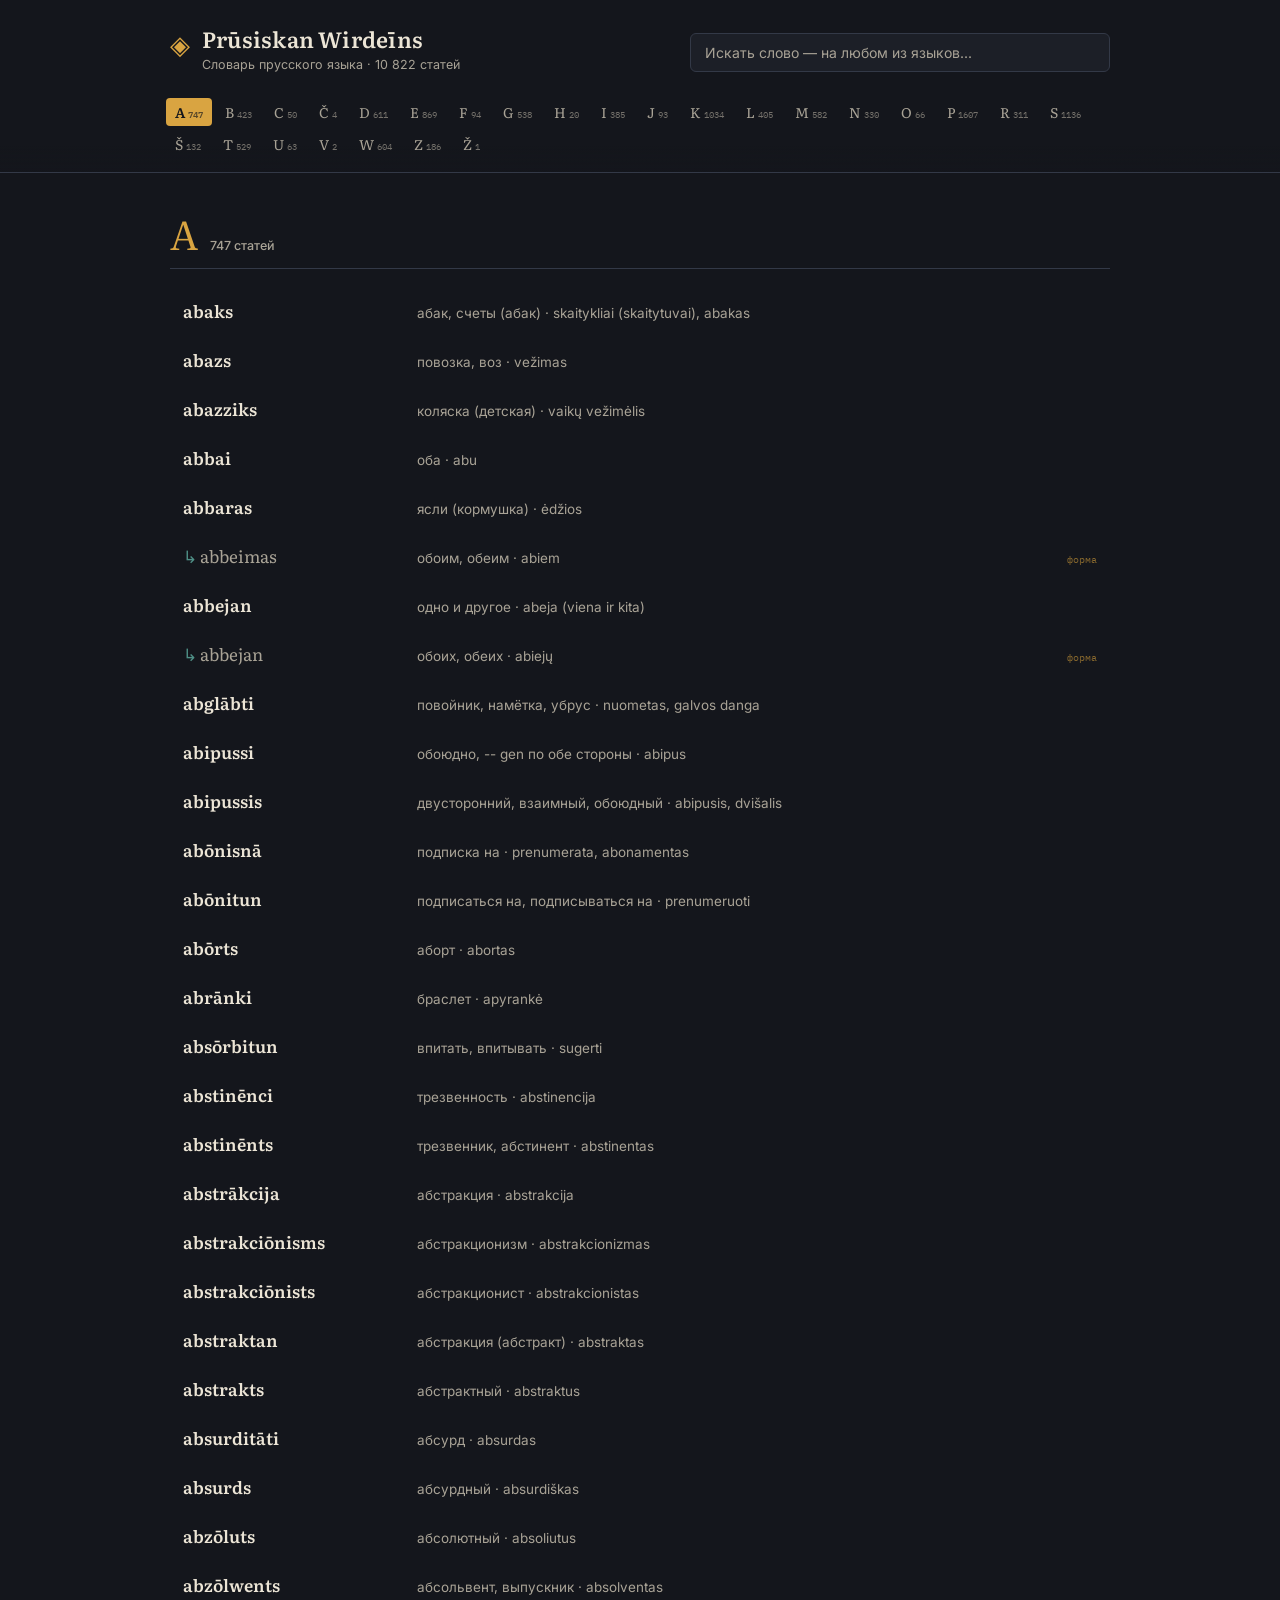
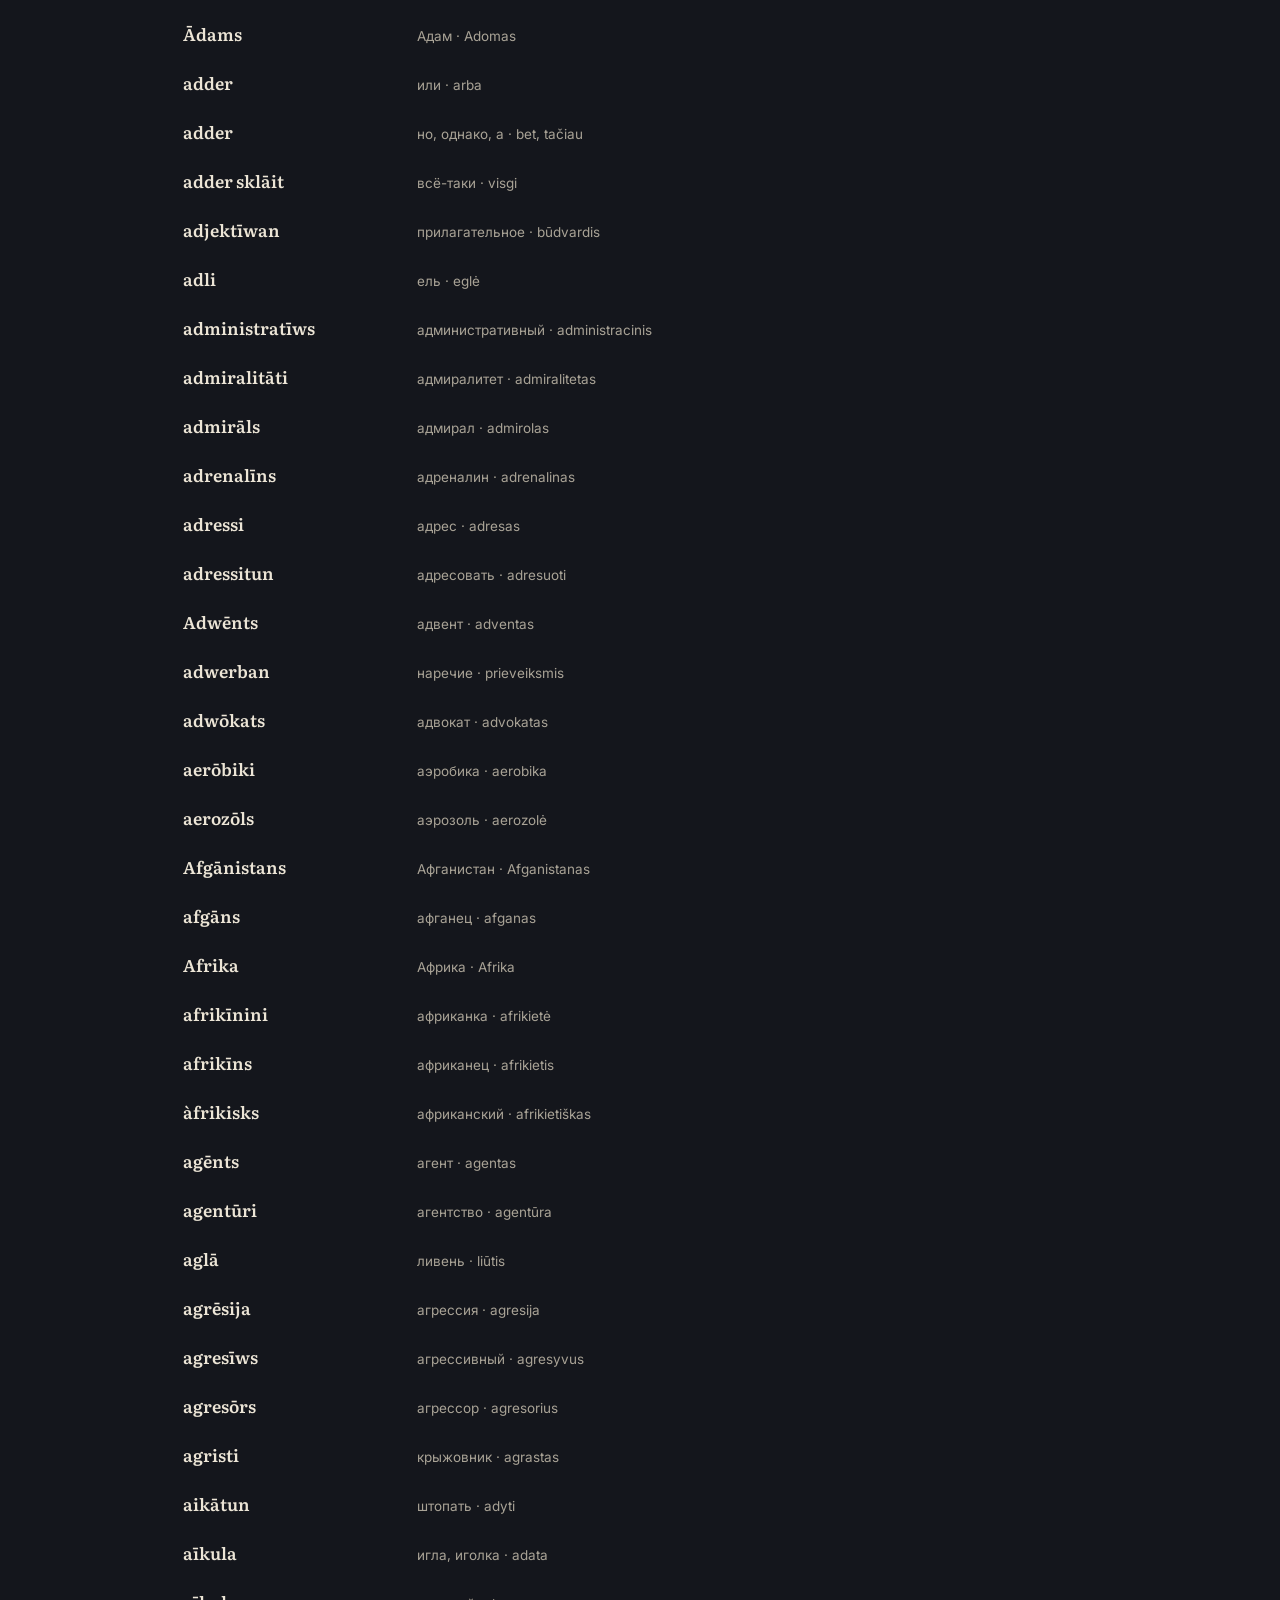
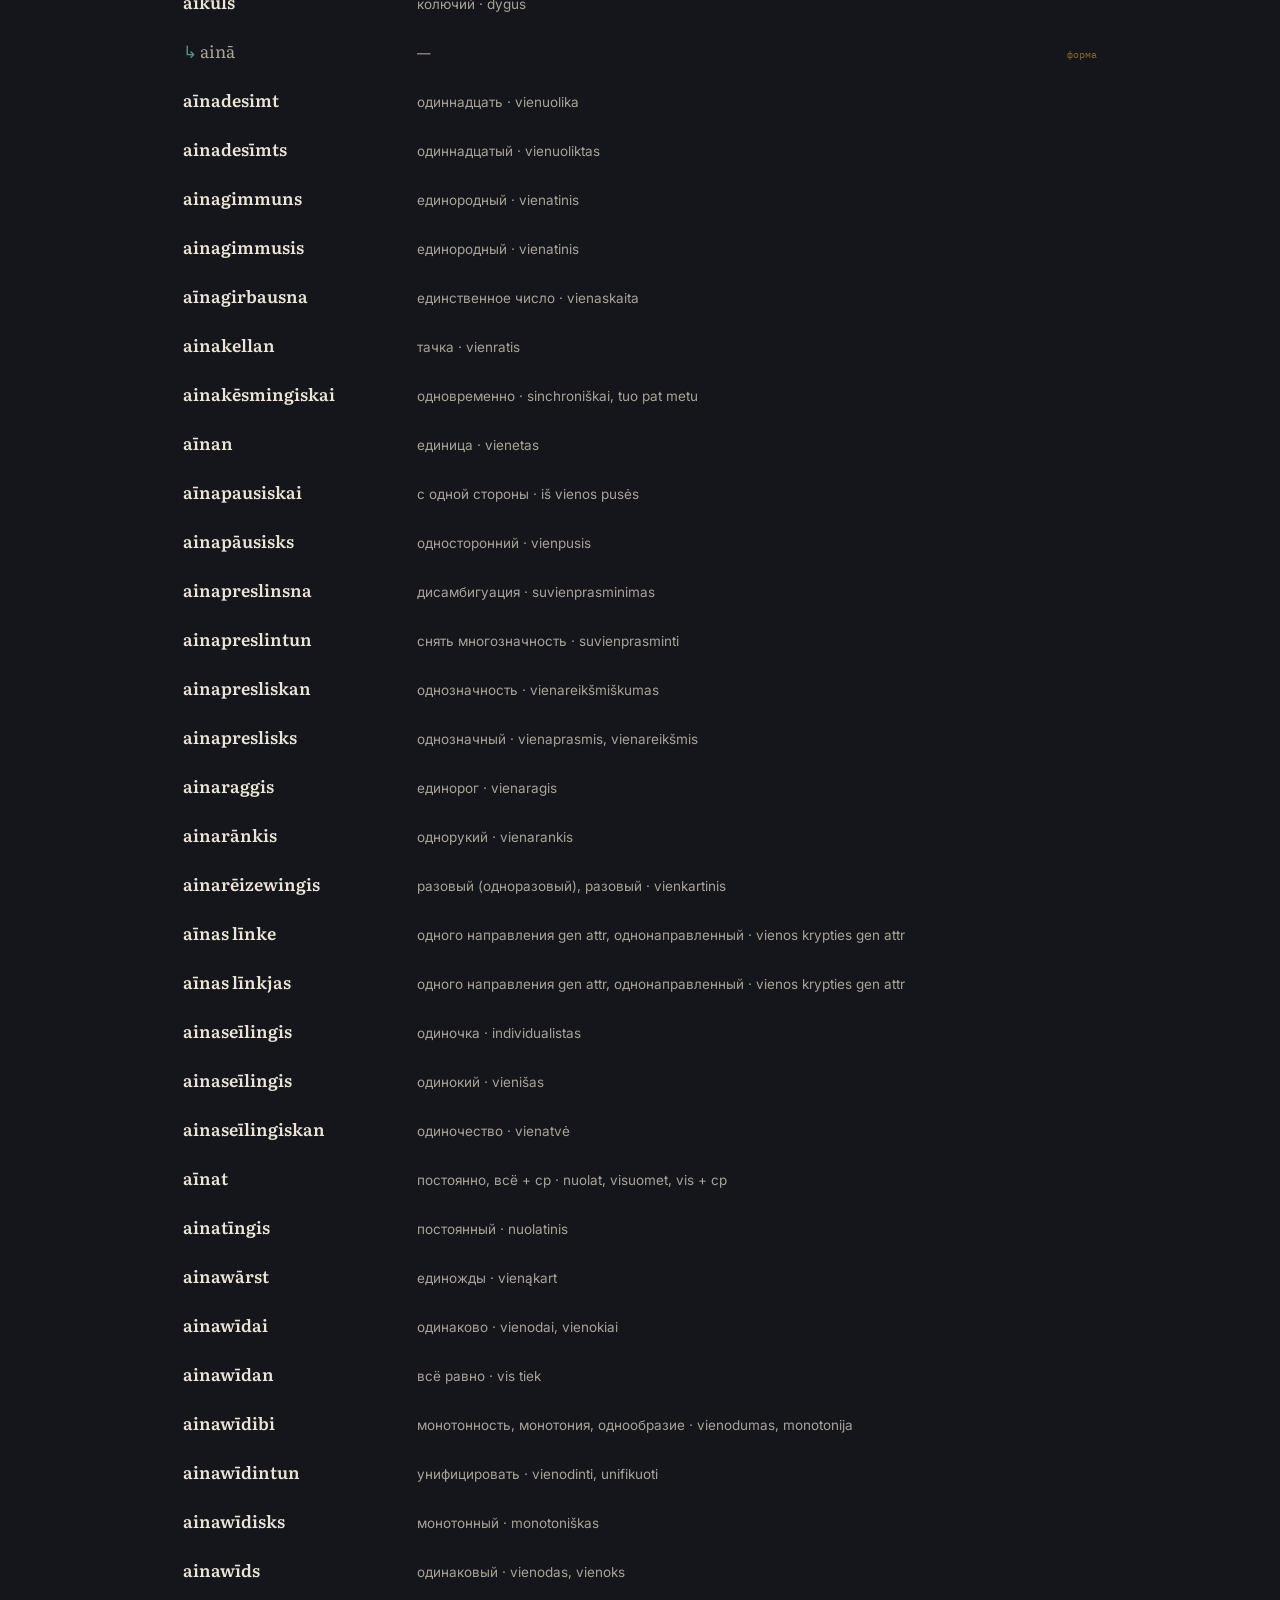
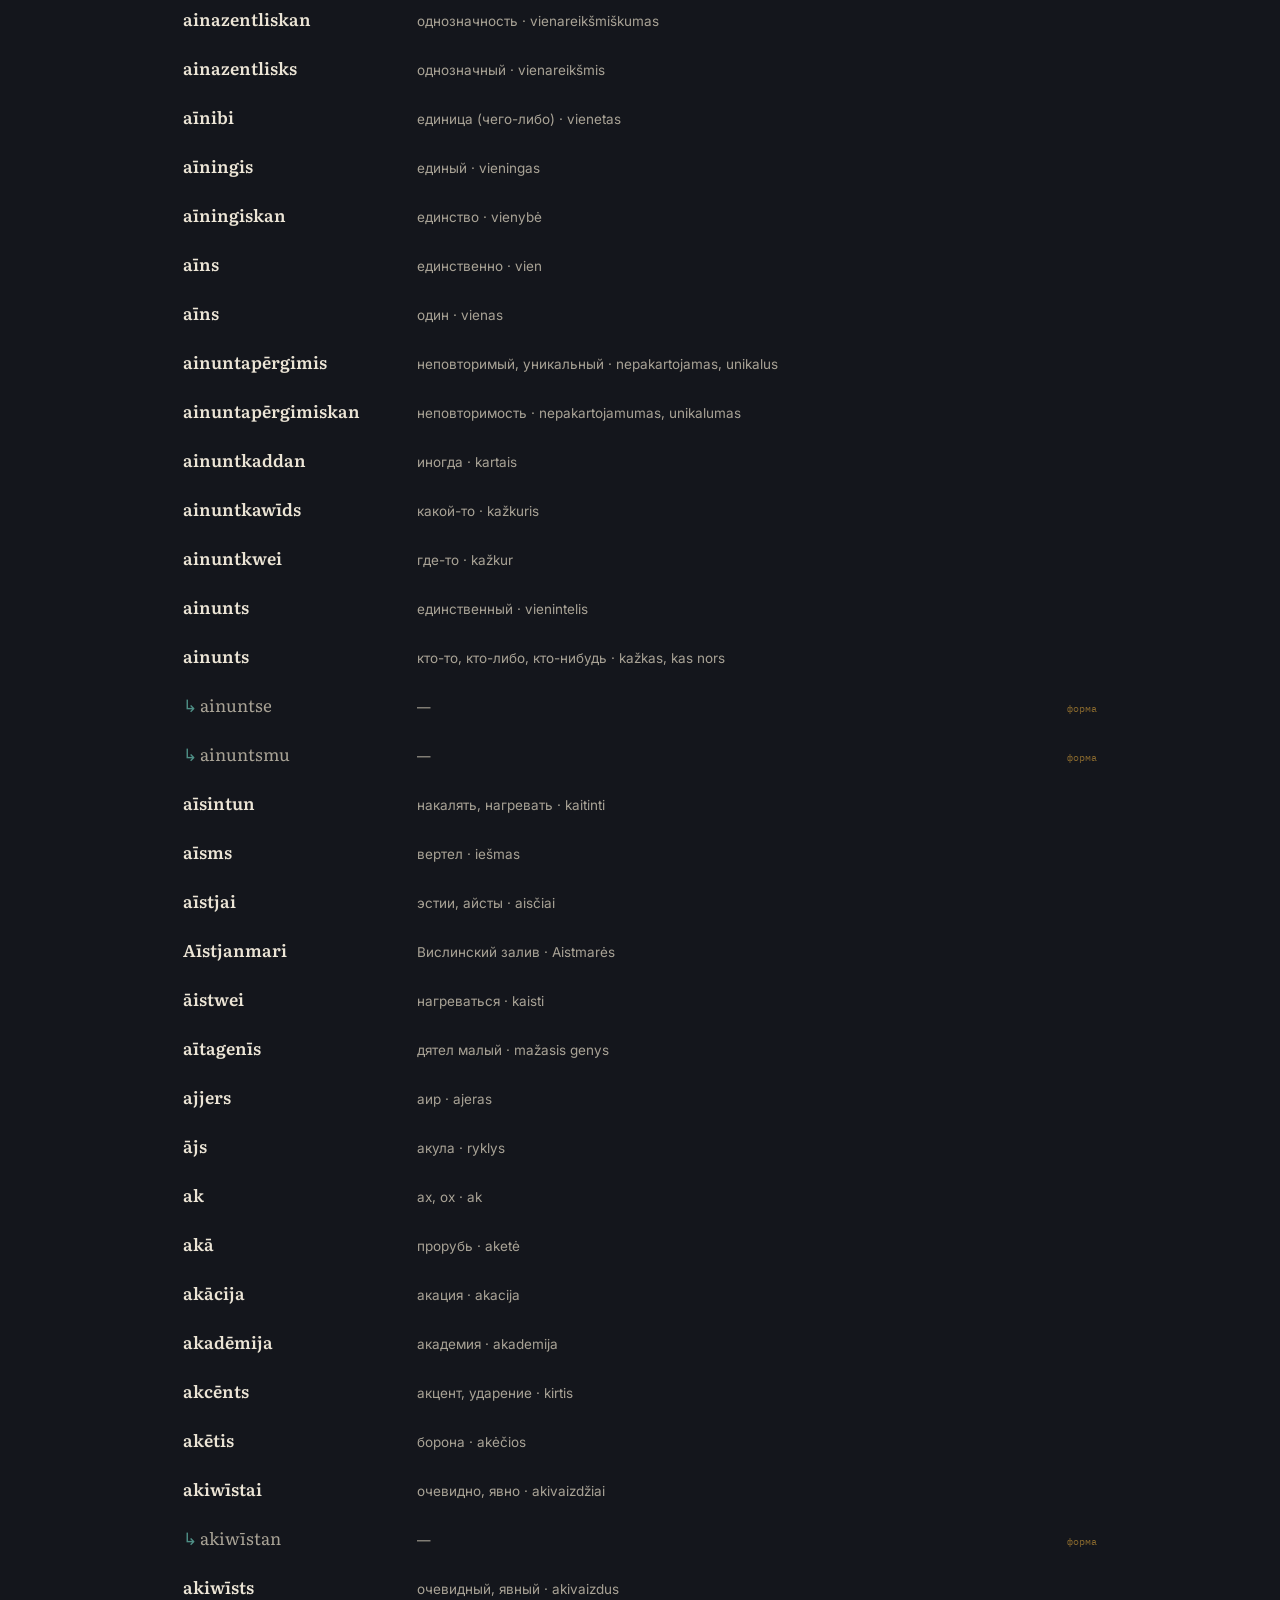
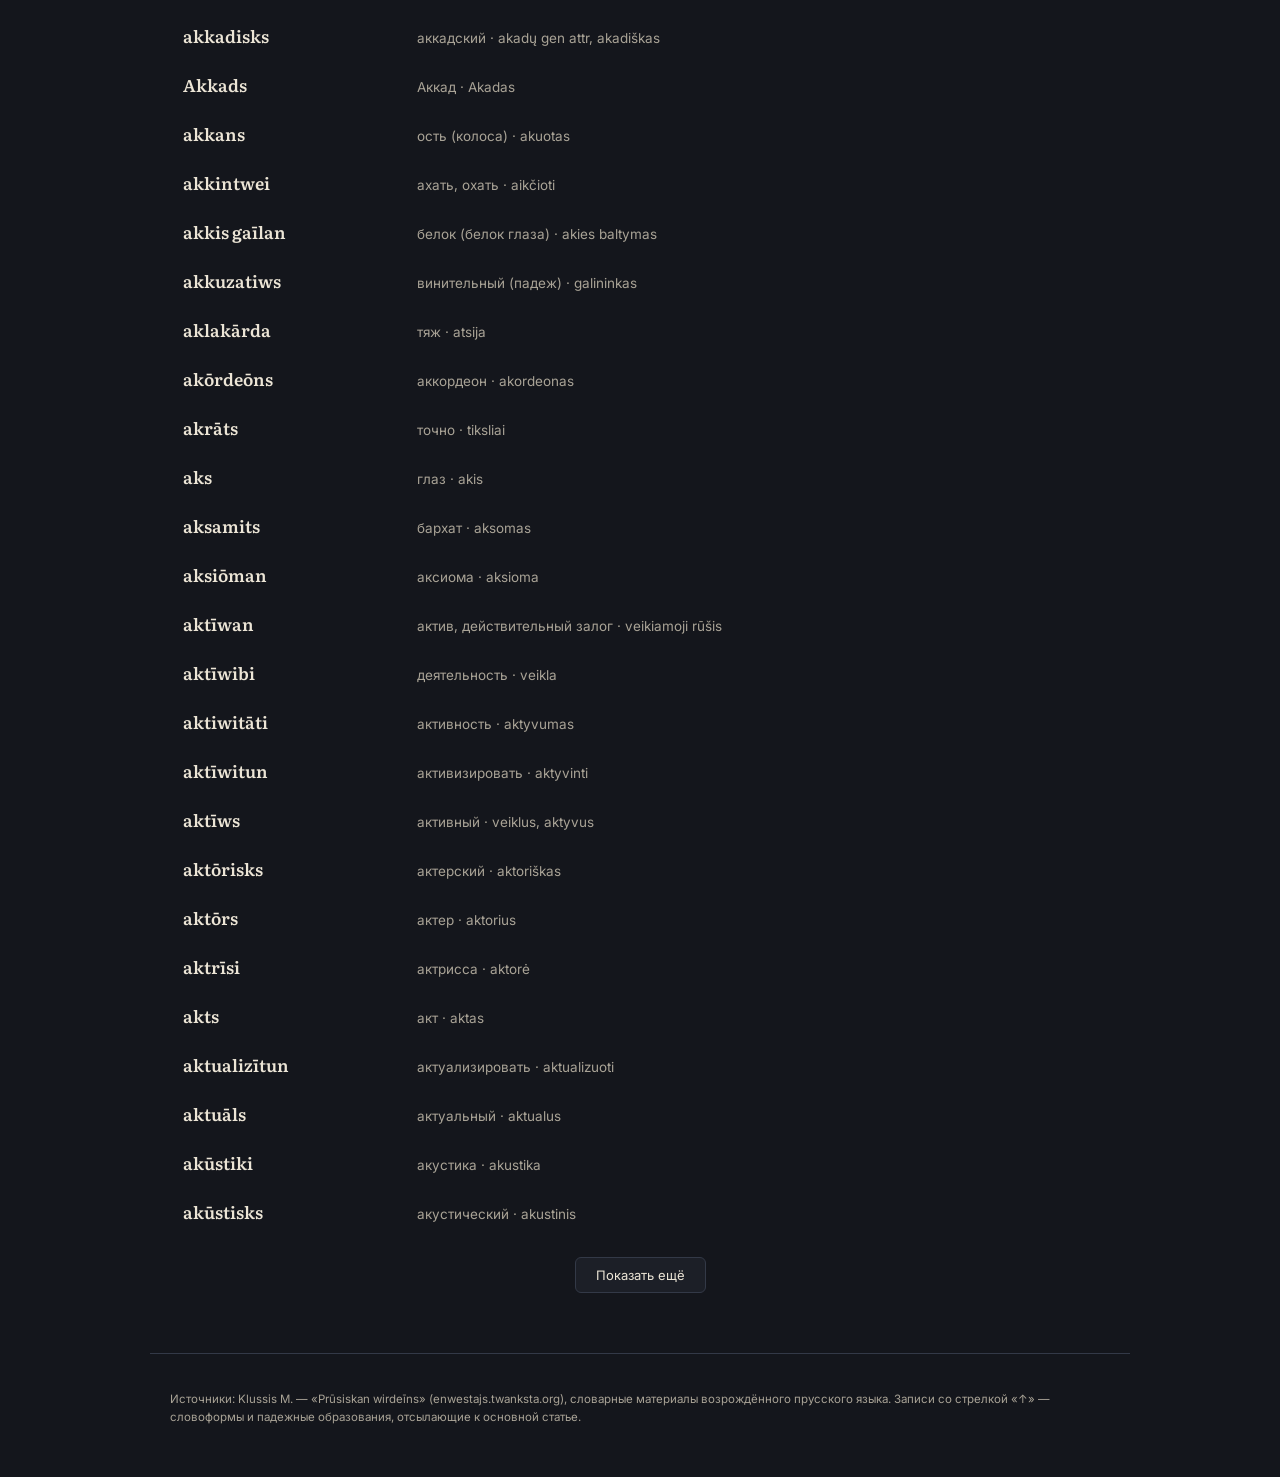
==== index.html @ 0cf44893 "Add files via upload" ====
<!DOCTYPE html>
<html lang="ru">
<head>
<meta charset="UTF-8">
<meta name="viewport" content="width=device-width, initial-scale=1.0">
<title>Prūsiskan Wirdeīns · Словарь прусского языка</title>
<meta name="description" content="Полный словарь прусского языка: 10 816 статей, словоформы и склонения, переводы на русский, литовский, латышский, немецкий, английский, польский.">
<link rel="preconnect" href="https://fonts.googleapis.com">
<link rel="preconnect" href="https://fonts.gstatic.com" crossorigin>
<link href="https://fonts.googleapis.com/css2?family=Literata:opsz,wght@7..72,400;7..72,500;7..72,600;7..72,700&family=IBM+Plex+Mono:wght@400;500&family=Inter:wght@400;500;600&display=swap" rel="stylesheet">
<link rel="stylesheet" href="style.css">
</head>
<body>

<header class="topbar">
  <div class="topbar-inner">
    <div class="brand">
      <span class="brand-mark" aria-hidden="true">◈</span>
      <div class="brand-text">
        <h1>Prūsiskan Wirdeīns</h1>
        <p>Словарь прусского языка · <span id="totalCount">10 816</span> статей</p>
      </div>
    </div>
    <div class="search-wrap">
      <input id="searchInput" type="search" placeholder="Искать слово — на любом из языков..." autocomplete="off">
      <div id="searchMeta" class="search-meta"></div>
    </div>
  </div>
  <nav id="letterNav" class="letter-nav" aria-label="Навигация по буквам"></nav>
</header>

<main class="content">
  <div id="letterHeading" class="letter-heading"></div>
  <div id="entryList" class="entry-list"></div>
  <div id="loadMoreWrap" class="load-more-wrap">
    <button id="loadMoreBtn" class="load-more-btn">Показать ещё</button>
  </div>
  <p id="emptyState" class="empty-state" hidden>Ничего не найдено. Попробуйте другое написание — можно без макронов и диакритики.</p>
</main>

<footer class="footer">
  <p>Источники: Klussis M. — «Prūsiskan wirdeīns» (enwestajs.twanksta.org), словарные материалы возрождённого прусского языка.
  Записи со стрелкой «↑» — словоформы и падежные образования, отсылающие к основной статье.</p>
</footer>

<div id="entryModal" class="modal" hidden>
  <div class="modal-backdrop" id="modalBackdrop"></div>
  <div class="modal-card" role="dialog" aria-modal="true">
    <button class="modal-close" id="modalClose" aria-label="Закрыть">×</button>
    <div id="modalBody"></div>
  </div>
</div>

<script src="app.js"></script>
</body>
</html>
---- style.css ----
:root{
  --ink: #14161c;
  --ink-panel: #1c1f27;
  --ink-panel-2: #232733;
  --ink-line: #333947;
  --parchment: #ece5d6;
  --parchment-dim: #a9a396;
  --amber: #d9a441;
  --amber-bright: #f0c46a;
  --amber-dim: #8a6a2e;
  --sea: #4f8f86;
  --sea-dim: #2e4d48;
  --danger: #c0654f;
  --radius: 6px;
  --serif: 'Literata', Georgia, 'Times New Roman', serif;
  --sans: 'Inter', -apple-system, BlinkMacSystemFont, 'Segoe UI', sans-serif;
  --mono: 'IBM Plex Mono', ui-monospace, monospace;
}

*{ box-sizing: border-box; }

html{ scroll-behavior: smooth; }

body{
  margin:0;
  background: var(--ink);
  color: var(--parchment);
  font-family: var(--sans);
  min-height: 100vh;
}

::selection{ background: var(--amber-dim); color: var(--parchment); }

/* ---------- Topbar ---------- */

.topbar{
  position: sticky;
  top: 0;
  z-index: 20;
  background: linear-gradient(180deg, var(--ink) 0%, var(--ink) 85%, transparent 100%);
  border-bottom: 1px solid var(--ink-line);
  padding-bottom: 4px;
}

.topbar-inner{
  max-width: 980px;
  margin: 0 auto;
  padding: 22px 20px 14px;
  display: flex;
  align-items: flex-end;
  justify-content: space-between;
  gap: 24px;
  flex-wrap: wrap;
}

.brand{ display:flex; align-items:center; gap:12px; }

.brand-mark{
  font-size: 26px;
  color: var(--amber);
  line-height: 1;
  transform: translateY(-2px);
}

.brand-text h1{
  font-family: var(--serif);
  font-weight: 600;
  font-size: 22px;
  margin: 0;
  color: var(--parchment);
  letter-spacing: 0.01em;
}

.brand-text p{
  margin: 2px 0 0;
  font-size: 12.5px;
  color: var(--parchment-dim);
}

.search-wrap{
  flex: 1 1 320px;
  max-width: 420px;
  position: relative;
}

#searchInput{
  width: 100%;
  background: var(--ink-panel);
  border: 1px solid var(--ink-line);
  color: var(--parchment);
  font-family: var(--sans);
  font-size: 14px;
  padding: 10px 14px;
  border-radius: var(--radius);
  outline: none;
  transition: border-color .15s ease;
}
#searchInput::placeholder{ color: var(--parchment-dim); }
#searchInput:focus{ border-color: var(--amber-dim); }
#searchInput:focus-visible{ outline: 2px solid var(--amber); outline-offset: 1px; }

.search-meta{
  position: absolute;
  right: 12px;
  top: 50%;
  transform: translateY(-50%);
  font-size: 11px;
  color: var(--parchment-dim);
  font-family: var(--mono);
  pointer-events: none;
}

.letter-nav{
  max-width: 980px;
  margin: 8px auto 0;
  padding: 4px 16px 10px;
  display: flex;
  flex-wrap: wrap;
  gap: 4px;
}

.letter-btn{
  font-family: var(--serif);
  font-size: 14px;
  color: var(--parchment-dim);
  background: transparent;
  border: 1px solid transparent;
  border-radius: 4px;
  padding: 3px 8px;
  cursor: pointer;
  transition: color .12s ease, border-color .12s ease;
}
.letter-btn:hover{ color: var(--parchment); border-color: var(--ink-line); }
.letter-btn.active{
  color: var(--ink);
  background: var(--amber);
  font-weight: 600;
}
.letter-btn .count{
  font-family: var(--mono);
  font-size: 9px;
  opacity: .65;
  margin-left: 3px;
}

/* ---------- Content ---------- */

.content{
  max-width: 980px;
  margin: 0 auto;
  padding: 20px 20px 60px;
  min-height: 50vh;
}

.letter-heading{
  font-family: var(--serif);
  font-size: 40px;
  color: var(--amber);
  border-bottom: 1px solid var(--ink-line);
  padding-bottom: 6px;
  margin: 10px 0 18px;
  display: flex;
  align-items: baseline;
  gap: 12px;
}
.letter-heading .sub{
  font-family: var(--sans);
  font-size: 12.5px;
  color: var(--parchment-dim);
  font-weight: 500;
}

.entry-list{
  display: flex;
  flex-direction: column;
  gap: 2px;
}

.entry{
  display: grid;
  grid-template-columns: minmax(140px, 220px) 1fr auto;
  gap: 14px;
  align-items: baseline;
  padding: 10px 12px;
  border-radius: var(--radius);
  cursor: pointer;
  border: 1px solid transparent;
  transition: background .1s ease, border-color .1s ease;
}
.entry:hover{
  background: var(--ink-panel);
  border-color: var(--ink-line);
}

.entry-word{
  font-family: var(--serif);
  font-size: 17px;
  font-weight: 600;
  color: var(--parchment);
  white-space: nowrap;
  overflow: hidden;
  text-overflow: ellipsis;
}
.entry.is-form .entry-word{
  font-weight: 400;
  color: var(--parchment-dim);
}
.entry.is-form .entry-word::before{
  content: "↳ ";
  color: var(--sea);
}

.entry-gloss{
  font-size: 13.5px;
  color: var(--parchment-dim);
  overflow: hidden;
  text-overflow: ellipsis;
  white-space: nowrap;
}
.entry-gloss b{ color: var(--parchment); font-weight: 500; }

.entry-tag{
  font-family: var(--mono);
  font-size: 10px;
  color: var(--amber-dim);
  white-space: nowrap;
  text-transform: lowercase;
}

.load-more-wrap{
  text-align: center;
  margin-top: 22px;
}
.load-more-btn{
  font-family: var(--sans);
  font-size: 13px;
  color: var(--parchment);
  background: var(--ink-panel);
  border: 1px solid var(--ink-line);
  border-radius: var(--radius);
  padding: 9px 20px;
  cursor: pointer;
}
.load-more-btn:hover{ border-color: var(--amber-dim); color: var(--amber-bright); }
.load-more-wrap[hidden]{ display:none; }

.empty-state{
  text-align: center;
  color: var(--parchment-dim);
  font-size: 14px;
  padding: 60px 20px;
}

.footer{
  max-width: 980px;
  margin: 0 auto;
  padding: 20px 20px 50px;
  border-top: 1px solid var(--ink-line);
}
.footer p{
  font-size: 11.5px;
  color: var(--parchment-dim);
  line-height: 1.6;
  margin: 16px 0 0;
}

/* ---------- Modal ---------- */

.modal{
  position: fixed;
  inset: 0;
  z-index: 50;
  display: flex;
  align-items: flex-start;
  justify-content: center;
  padding: 6vh 16px;
  overflow-y: auto;
}
.modal[hidden]{ display: none; }
.modal-backdrop{
  position: fixed;
  inset: 0;
  background: rgba(10,11,14,0.75);
  backdrop-filter: blur(2px);
}
.modal-card{
  position: relative;
  background: var(--ink-panel);
  border: 1px solid var(--ink-line);
  border-radius: 10px;
  max-width: 560px;
  width: 100%;
  padding: 30px 28px 26px;
  z-index: 1;
}
.modal-close{
  position: absolute;
  top: 12px; right: 14px;
  background: none;
  border: none;
  color: var(--parchment-dim);
  font-size: 22px;
  cursor: pointer;
  line-height: 1;
}
.modal-close:hover{ color: var(--parchment); }

.mw-head{
  font-family: var(--serif);
  font-size: 30px;
  font-weight: 600;
  color: var(--amber-bright);
  margin: 0 0 4px;
}
.mw-forms{
  font-family: var(--mono);
  font-size: 12.5px;
  color: var(--sea);
  margin: 0 0 14px;
}
.mw-source{
  font-family: var(--mono);
  font-size: 11px;
  color: var(--parchment-dim);
  margin: 0 0 18px;
  padding-bottom: 14px;
  border-bottom: 1px dashed var(--ink-line);
}
.mw-xref{
  font-size: 13.5px;
  color: var(--parchment-dim);
  margin: 0 0 18px;
}
.mw-xref a{ color: var(--sea); text-decoration: none; border-bottom: 1px dotted var(--sea); cursor:pointer; }

.mw-table{ display: grid; grid-template-columns: 90px 1fr; row-gap: 8px; column-gap: 12px; }
.mw-lang{
  font-family: var(--mono);
  font-size: 11px;
  text-transform: uppercase;
  color: var(--amber-dim);
  padding-top: 1px;
}
.mw-val{ font-size: 14.5px; color: var(--parchment); }
.mw-val.empty{ color: var(--parchment-dim); font-style: italic; }

.mw-paradigm{
  margin-top: 20px;
  padding-top: 16px;
  border-top: 1px dashed var(--ink-line);
}
.mw-paradigm h3{
  font-family: var(--sans);
  font-size: 12px;
  text-transform: uppercase;
  letter-spacing: .04em;
  color: var(--sea);
  margin: 0 0 12px;
  font-weight: 600;
}
.mw-paradigm-grid{
  display: grid;
  grid-template-columns: repeat(auto-fit, minmax(140px, 1fr));
  gap: 14px;
}
.mw-para-block{
  background: var(--ink-panel-2);
  border: 1px solid var(--ink-line);
  border-radius: var(--radius);
  padding: 10px 12px;
}
.mw-para-title{
  font-family: var(--sans);
  font-size: 11px;
  color: var(--parchment-dim);
  margin-bottom: 6px;
}
.mw-para-table{ width: 100%; border-collapse: collapse; }
.mw-para-table td{ padding: 2px 0; font-size: 13.5px; }
.mw-para-case{
  font-family: var(--mono);
  font-size: 10.5px;
  color: var(--amber-dim);
  width: 40px;
}
.mw-para-form{ font-family: var(--serif); color: var(--parchment); }

.mw-degree-title{
  font-family: var(--sans);
  font-size: 11.5px;
  text-transform: uppercase;
  letter-spacing: .03em;
  color: var(--amber);
  margin: 18px 0 10px;
}
.mw-degree-title:first-of-type{ margin-top: 0; }

/* ---------- Responsive ---------- */

@media (max-width: 640px){
  .entry{ grid-template-columns: 1fr; gap: 3px; }
  .entry-tag{ display:none; }
  .letter-heading{ font-size: 30px; }
  .search-wrap{ max-width: none; width: 100%; }
}

@media (prefers-reduced-motion: reduce){
  html{ scroll-behavior: auto; }
  *{ transition: none !important; }
}
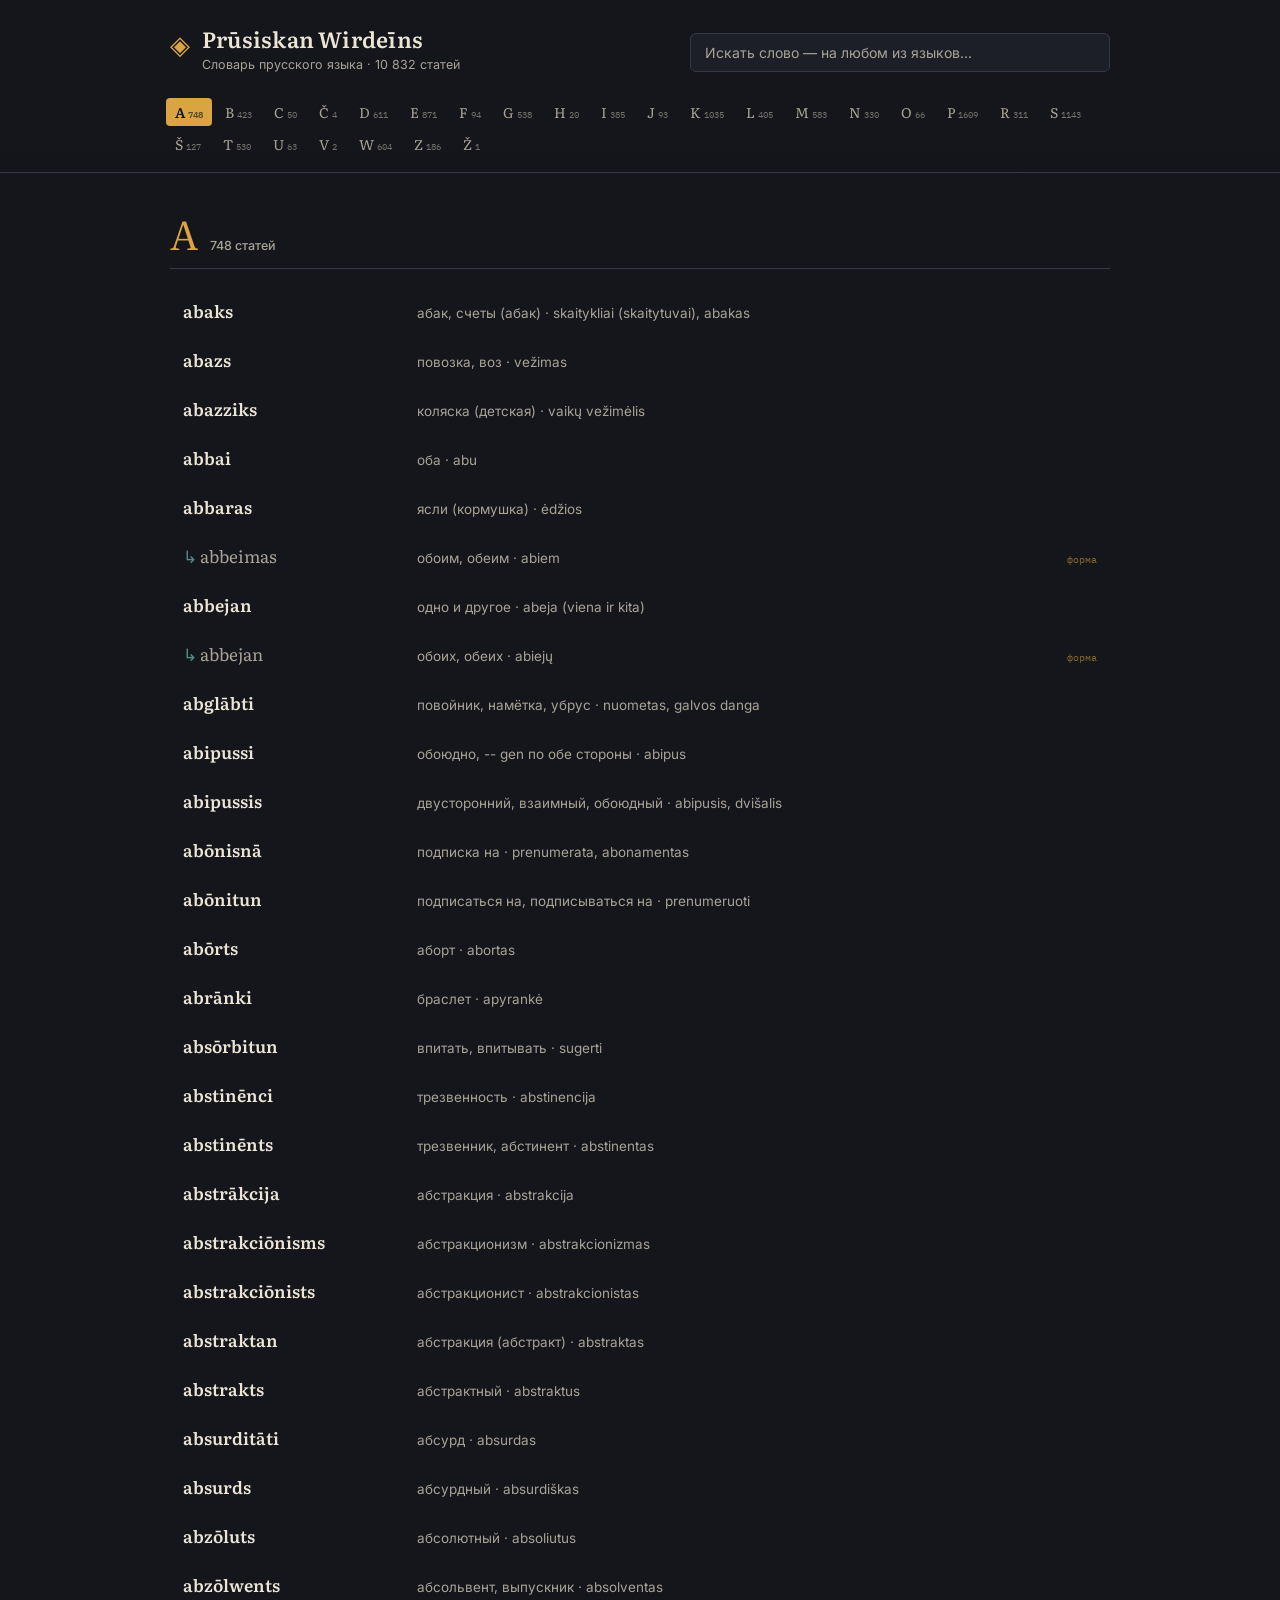
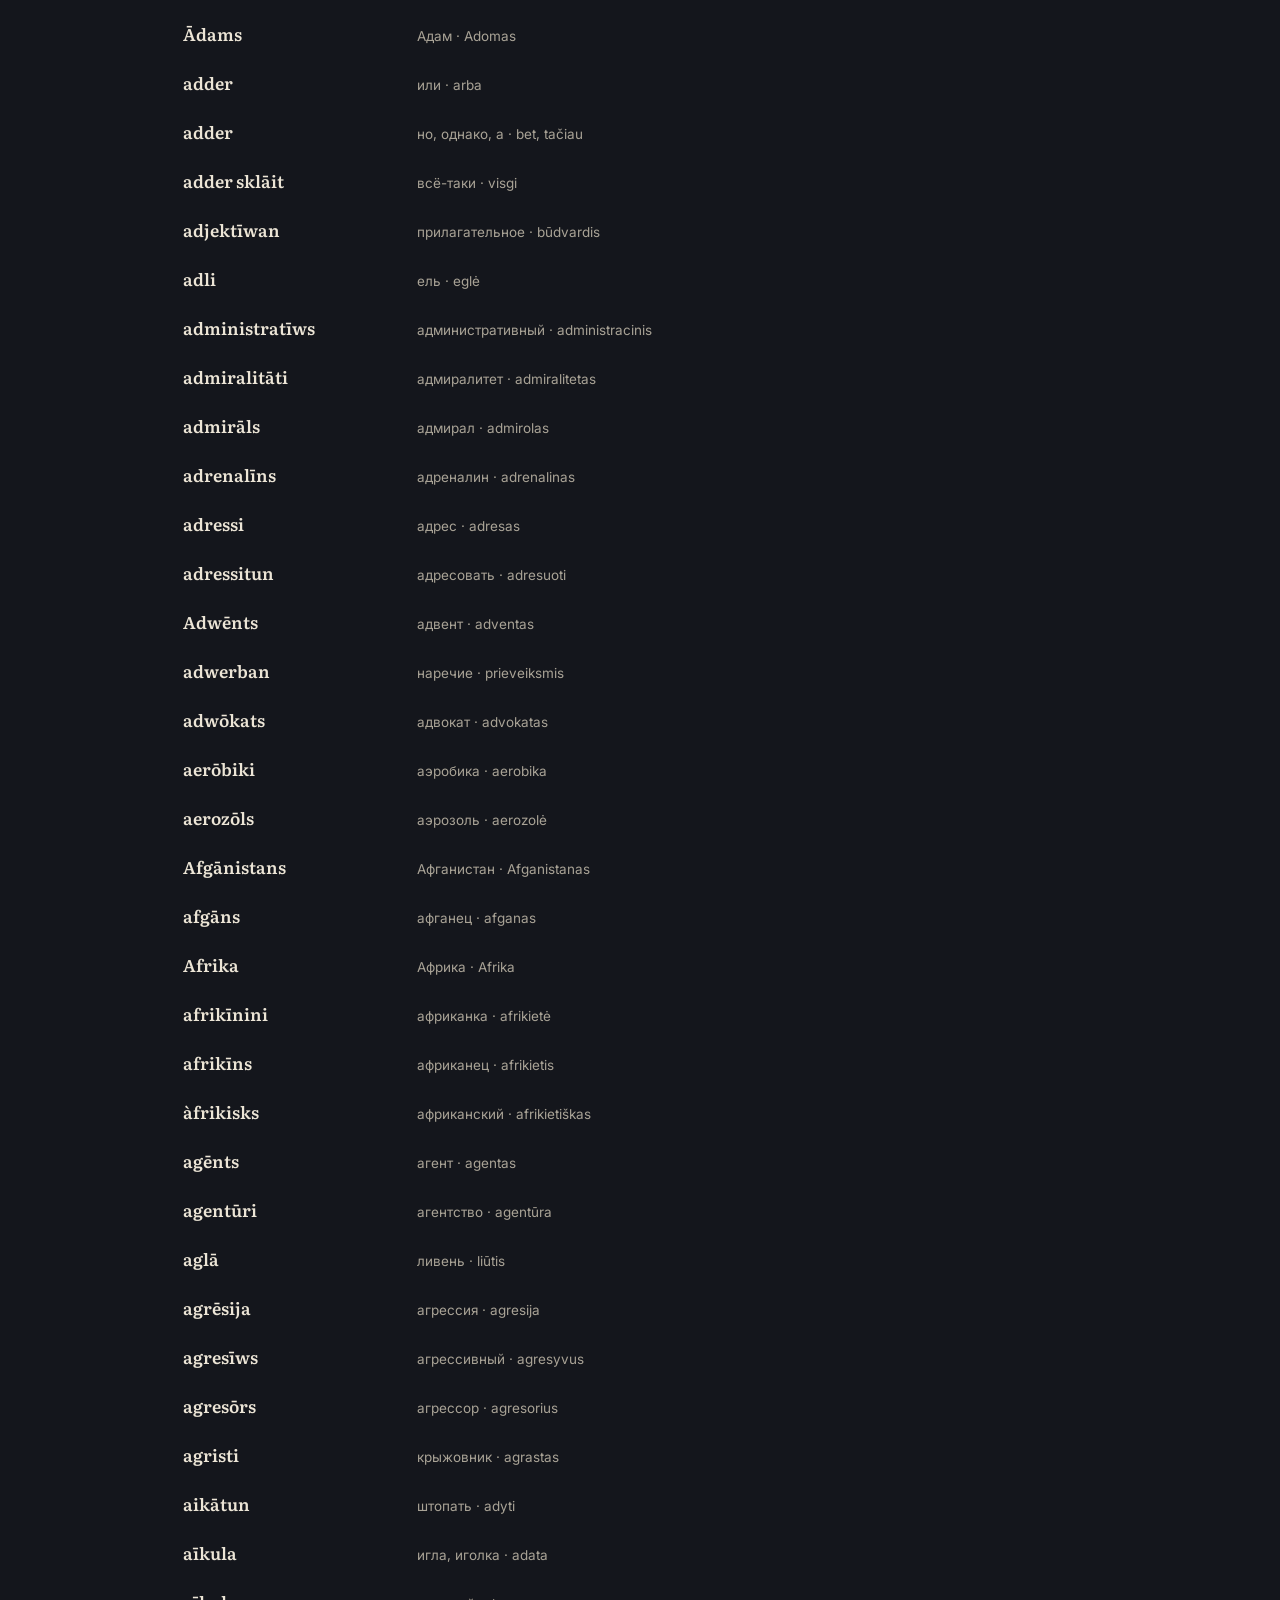
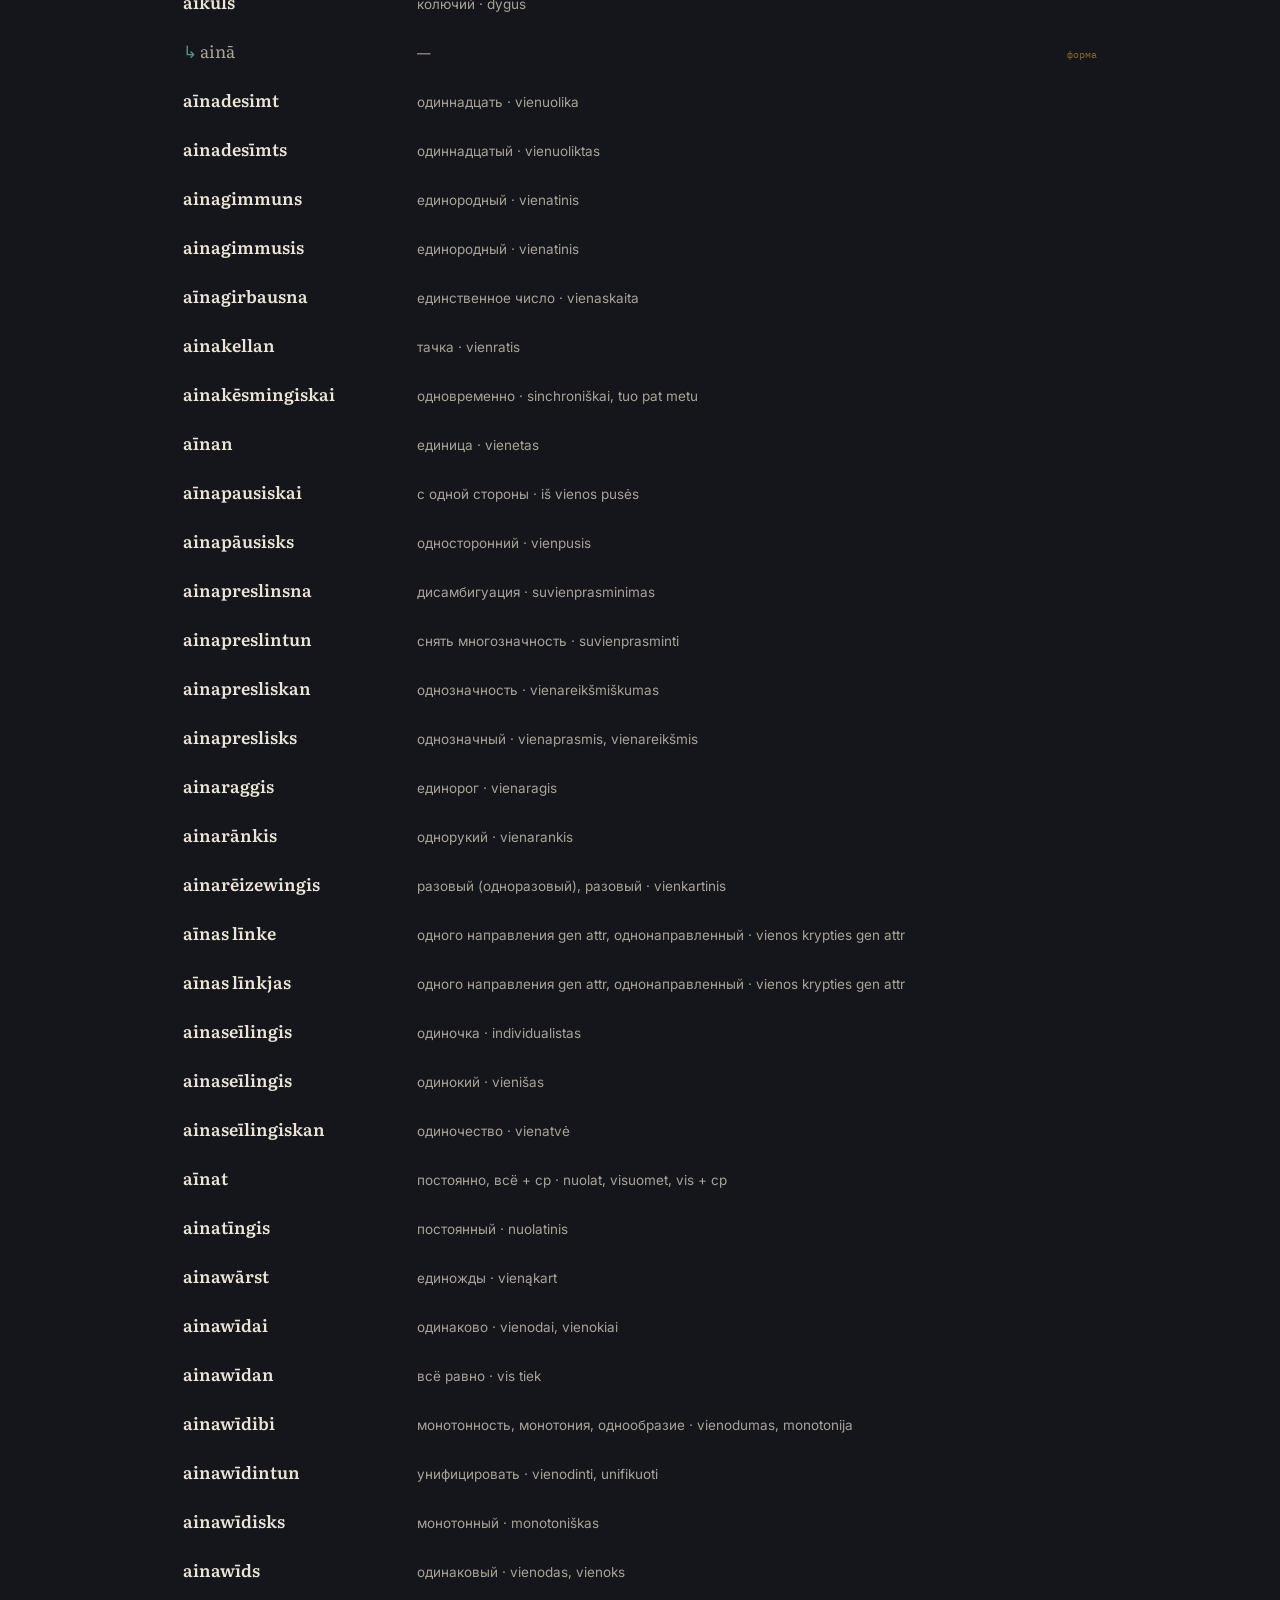
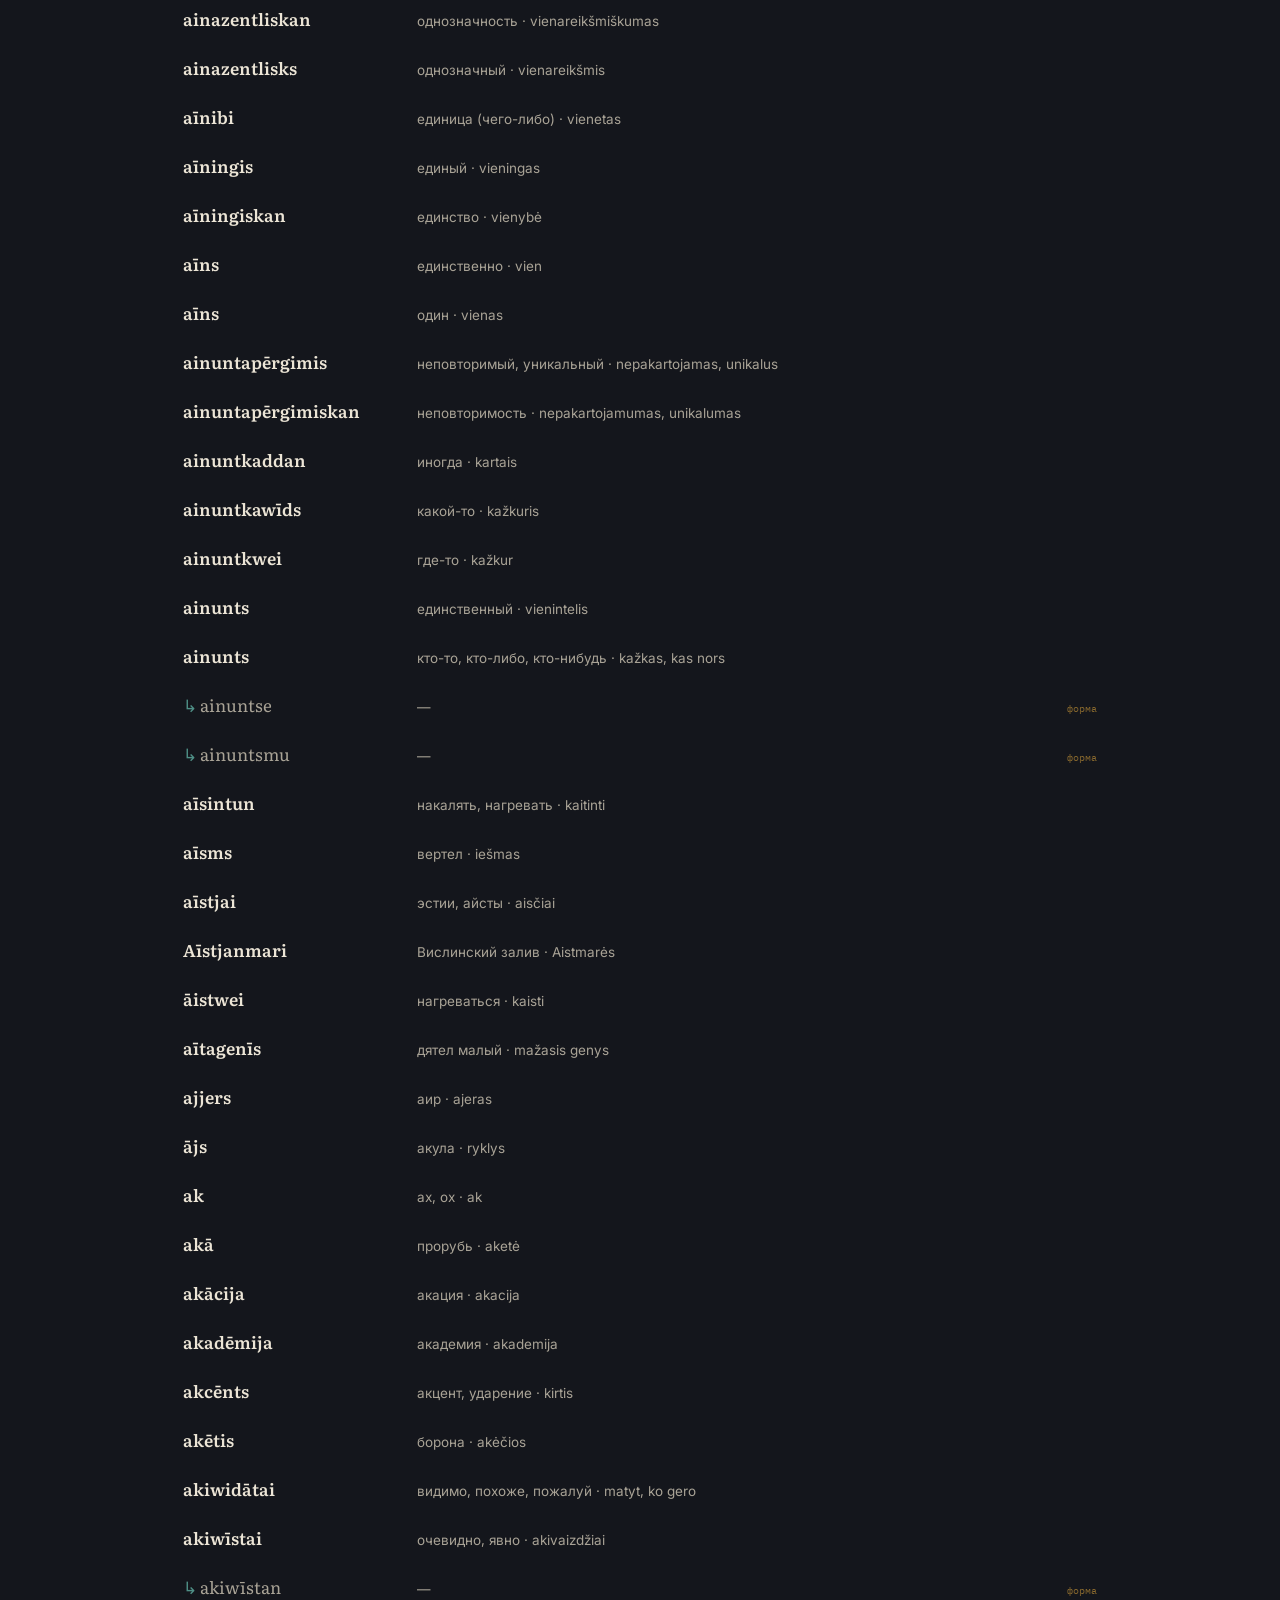
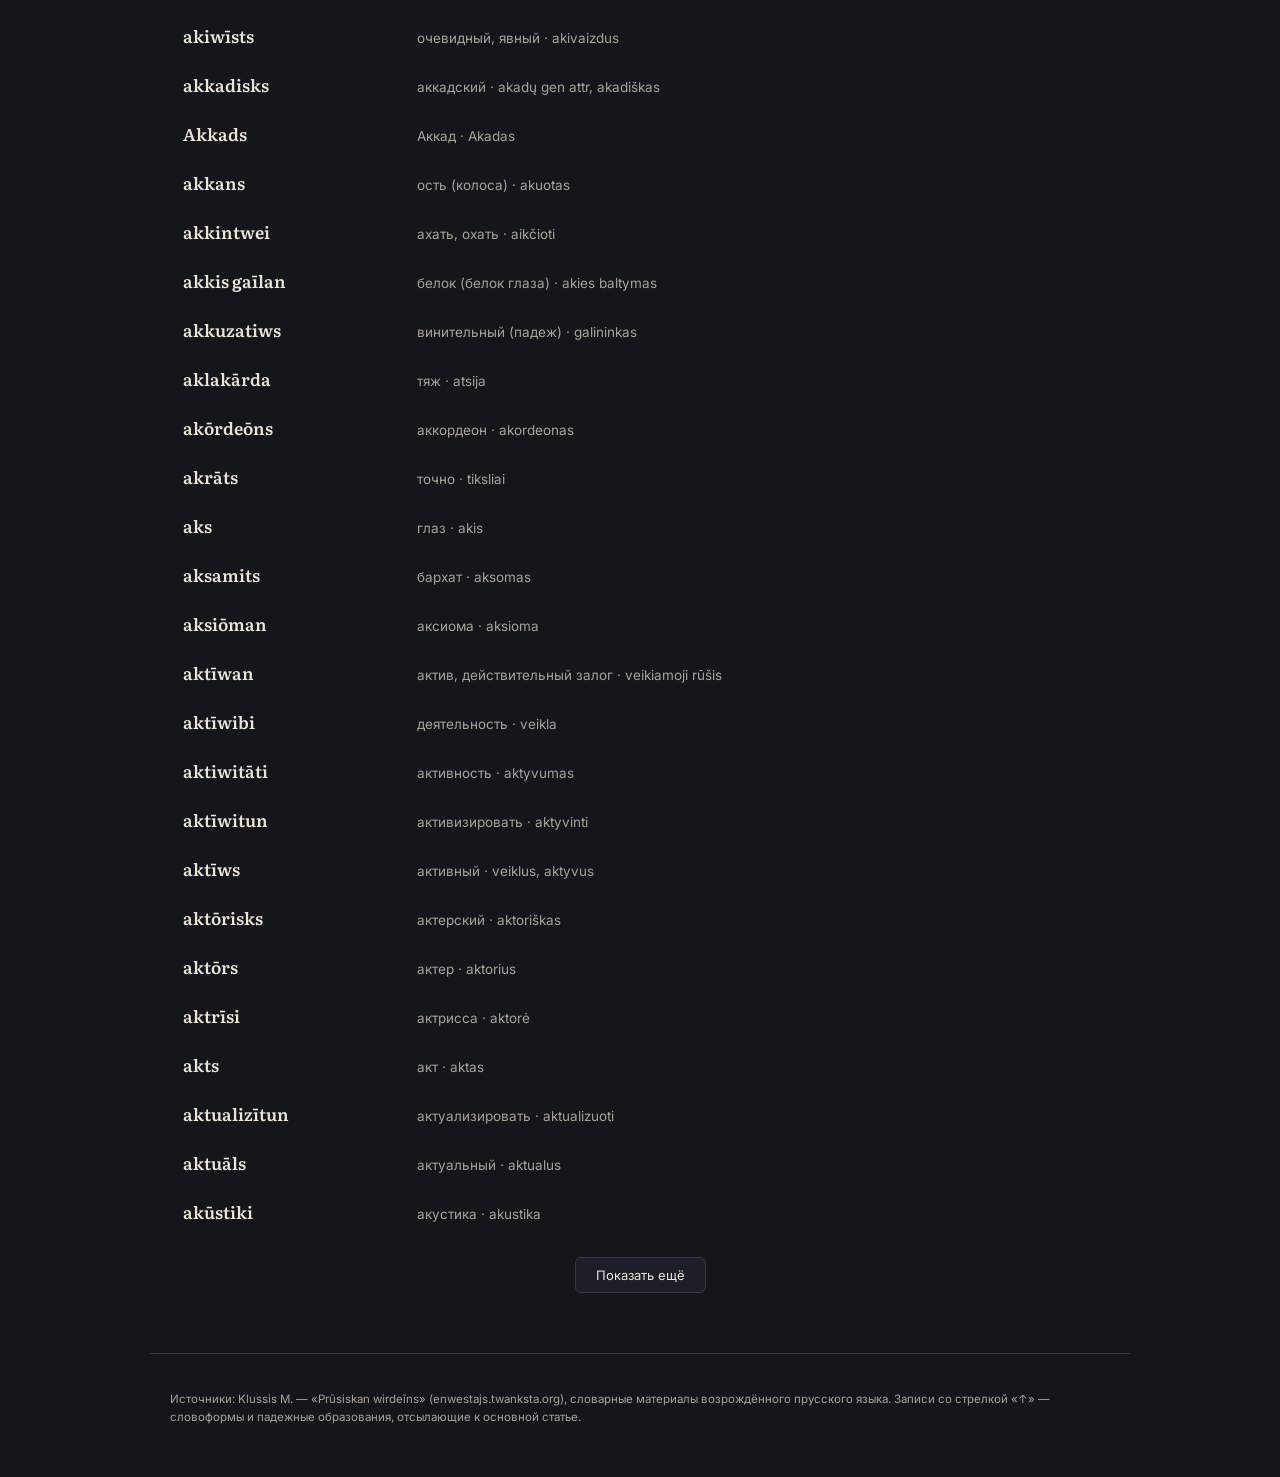
==== commit dcc5dd91: "Add files via upload" ====
--- a/index.html
+++ b/index.html
@@ -4,7 +4,7 @@
 <meta charset="UTF-8">
 <meta name="viewport" content="width=device-width, initial-scale=1.0">
 <title>Prūsiskan Wirdeīns · Словарь прусского языка</title>
-<meta name="description" content="Полный словарь прусского языка: 10 816 статей, словоформы и склонения, переводы на русский, литовский, латышский, немецкий, английский, польский.">
+<meta name="description" content="Полный словарь прусского языка: 10 832 статьи, словоформы и склонения, переводы на русский, литовский, латышский, немецкий, английский, польский.">
 <link rel="preconnect" href="https://fonts.googleapis.com">
 <link rel="preconnect" href="https://fonts.gstatic.com" crossorigin>
 <link href="https://fonts.googleapis.com/css2?family=Literata:opsz,wght@7..72,400;7..72,500;7..72,600;7..72,700&family=IBM+Plex+Mono:wght@400;500&family=Inter:wght@400;500;600&display=swap" rel="stylesheet">
@@ -18,7 +18,7 @@
       <span class="brand-mark" aria-hidden="true">◈</span>
       <div class="brand-text">
         <h1>Prūsiskan Wirdeīns</h1>
-        <p>Словарь прусского языка · <span id="totalCount">10 816</span> статей</p>
+        <p>Словарь прусского языка · <span id="totalCount">10 832</span> статей</p>
       </div>
     </div>
     <div class="search-wrap">
--- a/style.css
+++ b/style.css
@@ -218,6 +218,10 @@
   white-space: nowrap;
 }
 .entry-gloss b{ color: var(--parchment); font-weight: 500; }
+.entry-formhint{
+  color: var(--amber-dim);
+  font-style: italic;
+}
 
 .entry-tag{
   font-family: var(--mono);
@@ -375,15 +379,31 @@
   color: var(--parchment-dim);
   margin-bottom: 6px;
 }
-.mw-para-table{ width: 100%; border-collapse: collapse; }
-.mw-para-table td{ padding: 2px 0; font-size: 13.5px; }
+.mw-para-table{ width: 100%; border-collapse: collapse; table-layout: fixed; }
+.mw-para-table td{ padding-top: 2px; padding-bottom: 2px; font-size: 13.5px; }
 .mw-para-case{
   font-family: var(--mono);
   font-size: 10.5px;
   color: var(--amber-dim);
-  width: 40px;
-}
-.mw-para-form{ font-family: var(--serif); color: var(--parchment); }
+  width: 38px;
+  padding-right: 8px;
+  vertical-align: top;
+}
+.mw-para-form{
+  font-family: var(--serif);
+  color: var(--parchment);
+  overflow-wrap: anywhere;
+  word-break: break-word;
+}
+
+.mw-adv-list{ display: flex; flex-direction: column; gap: 10px; }
+.mw-adv-row{ }
+.mw-adv-label{
+  font-family: var(--sans);
+  font-size: 11px;
+  color: var(--amber-dim);
+  margin-bottom: 2px;
+}
 
 .mw-degree-title{
   font-family: var(--sans);
@@ -395,6 +415,31 @@
 }
 .mw-degree-title:first-of-type{ margin-top: 0; }
 
+.mw-conj-subblock{ margin-bottom: 12px; }
+.mw-conj-subblock:last-child{ margin-bottom: 0; }
+.mw-conj-subtitle{
+  font-family: var(--sans);
+  font-size: 11px;
+  color: var(--parchment-dim);
+  margin-bottom: 4px;
+}
+.mw-conj-table{ width: 100%; border-collapse: collapse; }
+.mw-conj-table td{ padding-top: 2px; padding-bottom: 2px; font-size: 13.5px; }
+.mw-conj-pron{
+  font-family: var(--mono);
+  font-size: 11px;
+  color: var(--amber-dim);
+  width: 130px;
+  vertical-align: top;
+  padding-right: 8px;
+}
+.mw-conj-form{
+  font-family: var(--serif);
+  color: var(--parchment);
+  overflow-wrap: anywhere;
+  word-break: break-word;
+}
+
 /* ---------- Responsive ---------- */
 
 @media (max-width: 640px){
@@ -402,6 +447,9 @@
   .entry-tag{ display:none; }
   .letter-heading{ font-size: 30px; }
   .search-wrap{ max-width: none; width: 100%; }
+  .mw-paradigm-grid{ grid-template-columns: repeat(auto-fit, minmax(120px, 1fr)); gap: 10px; }
+  .mw-para-case{ width: 32px; font-size: 10px; padding-right: 6px; }
+  .mw-adv-label{ font-size: 10.5px; }
 }
 
 @media (prefers-reduced-motion: reduce){
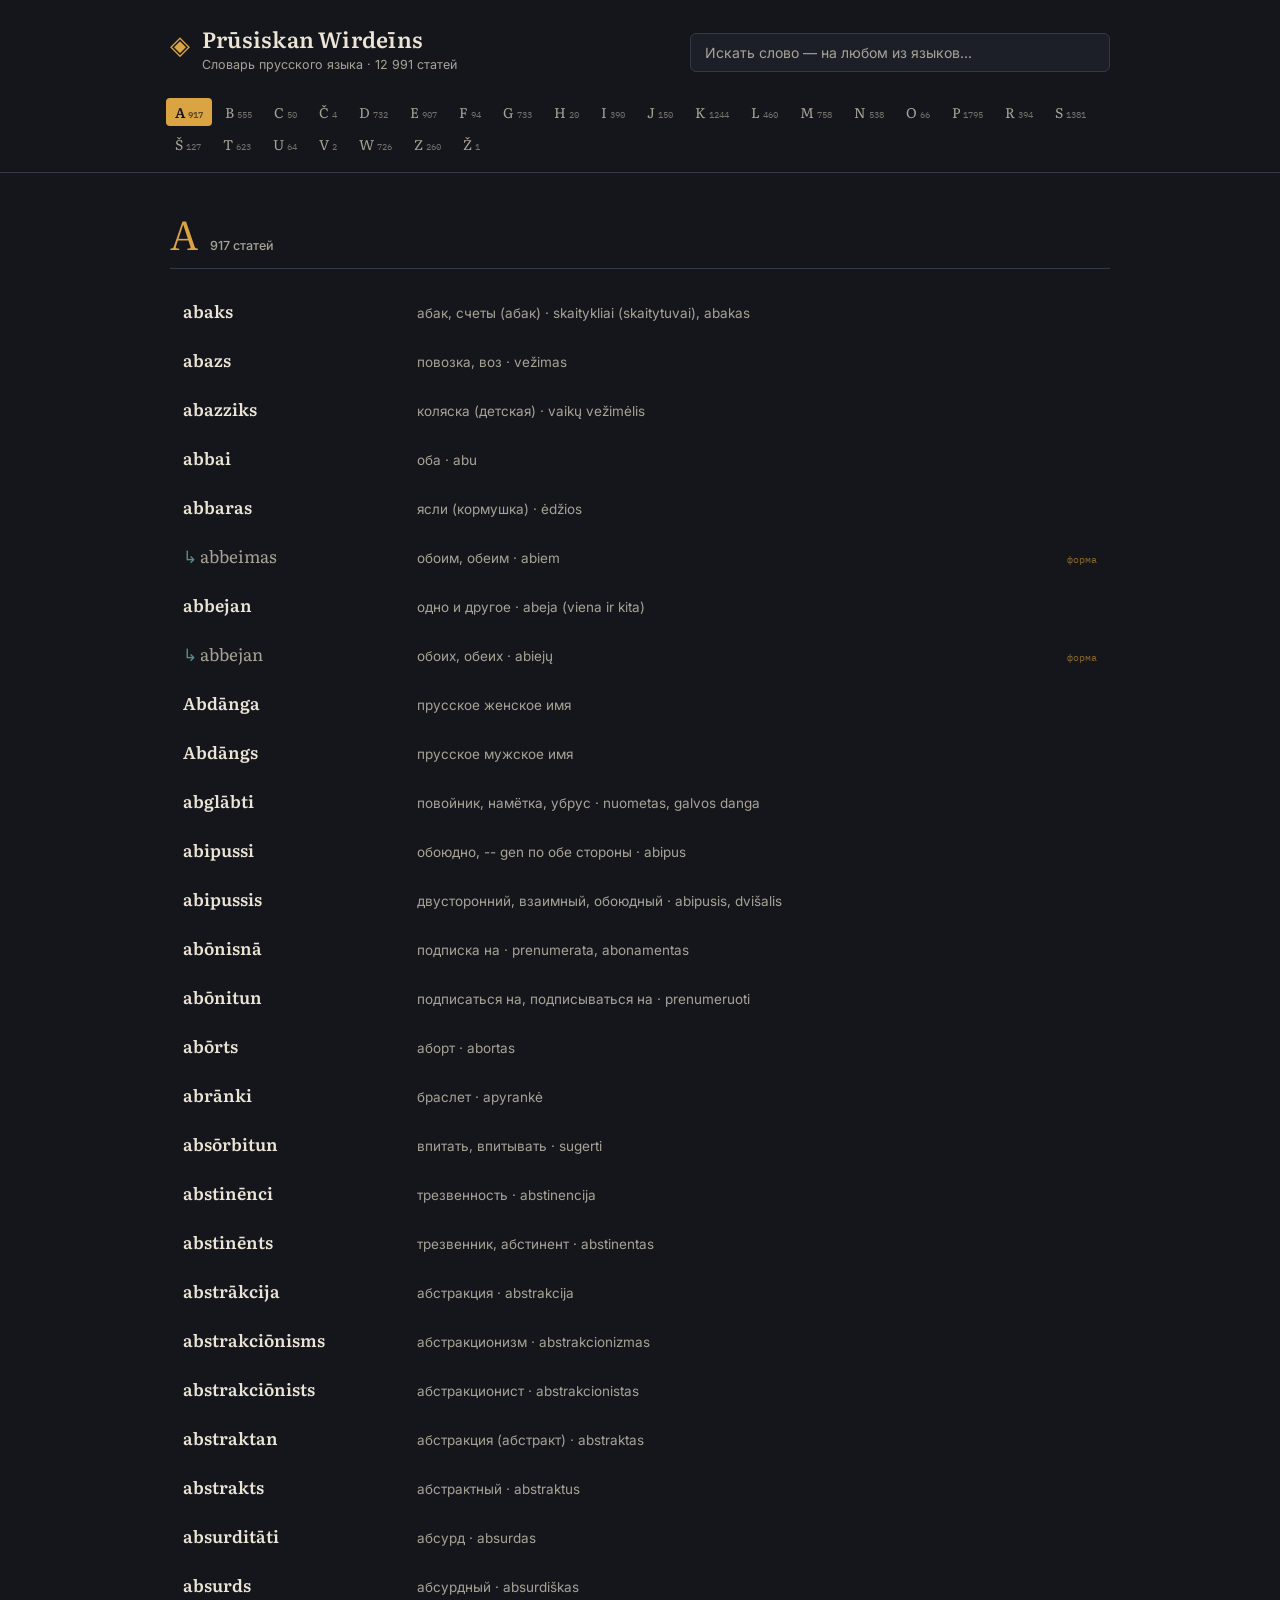
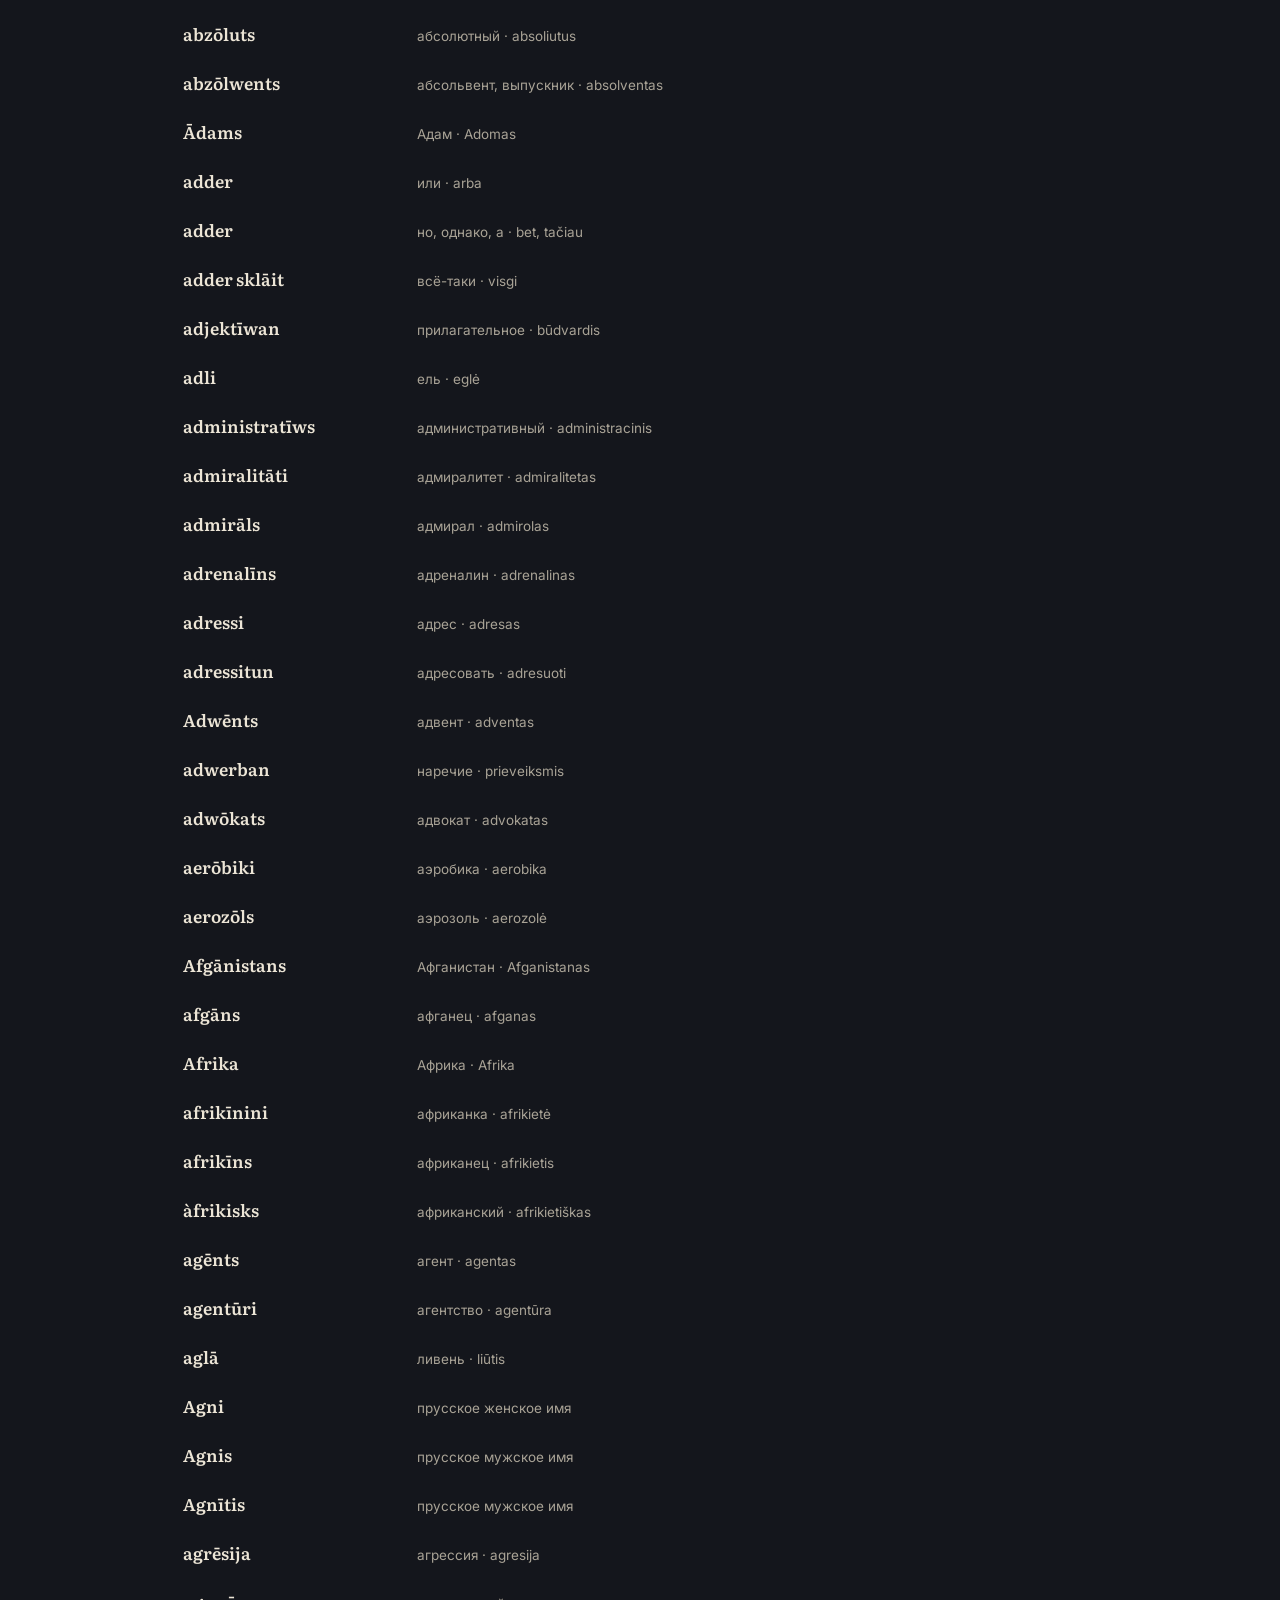
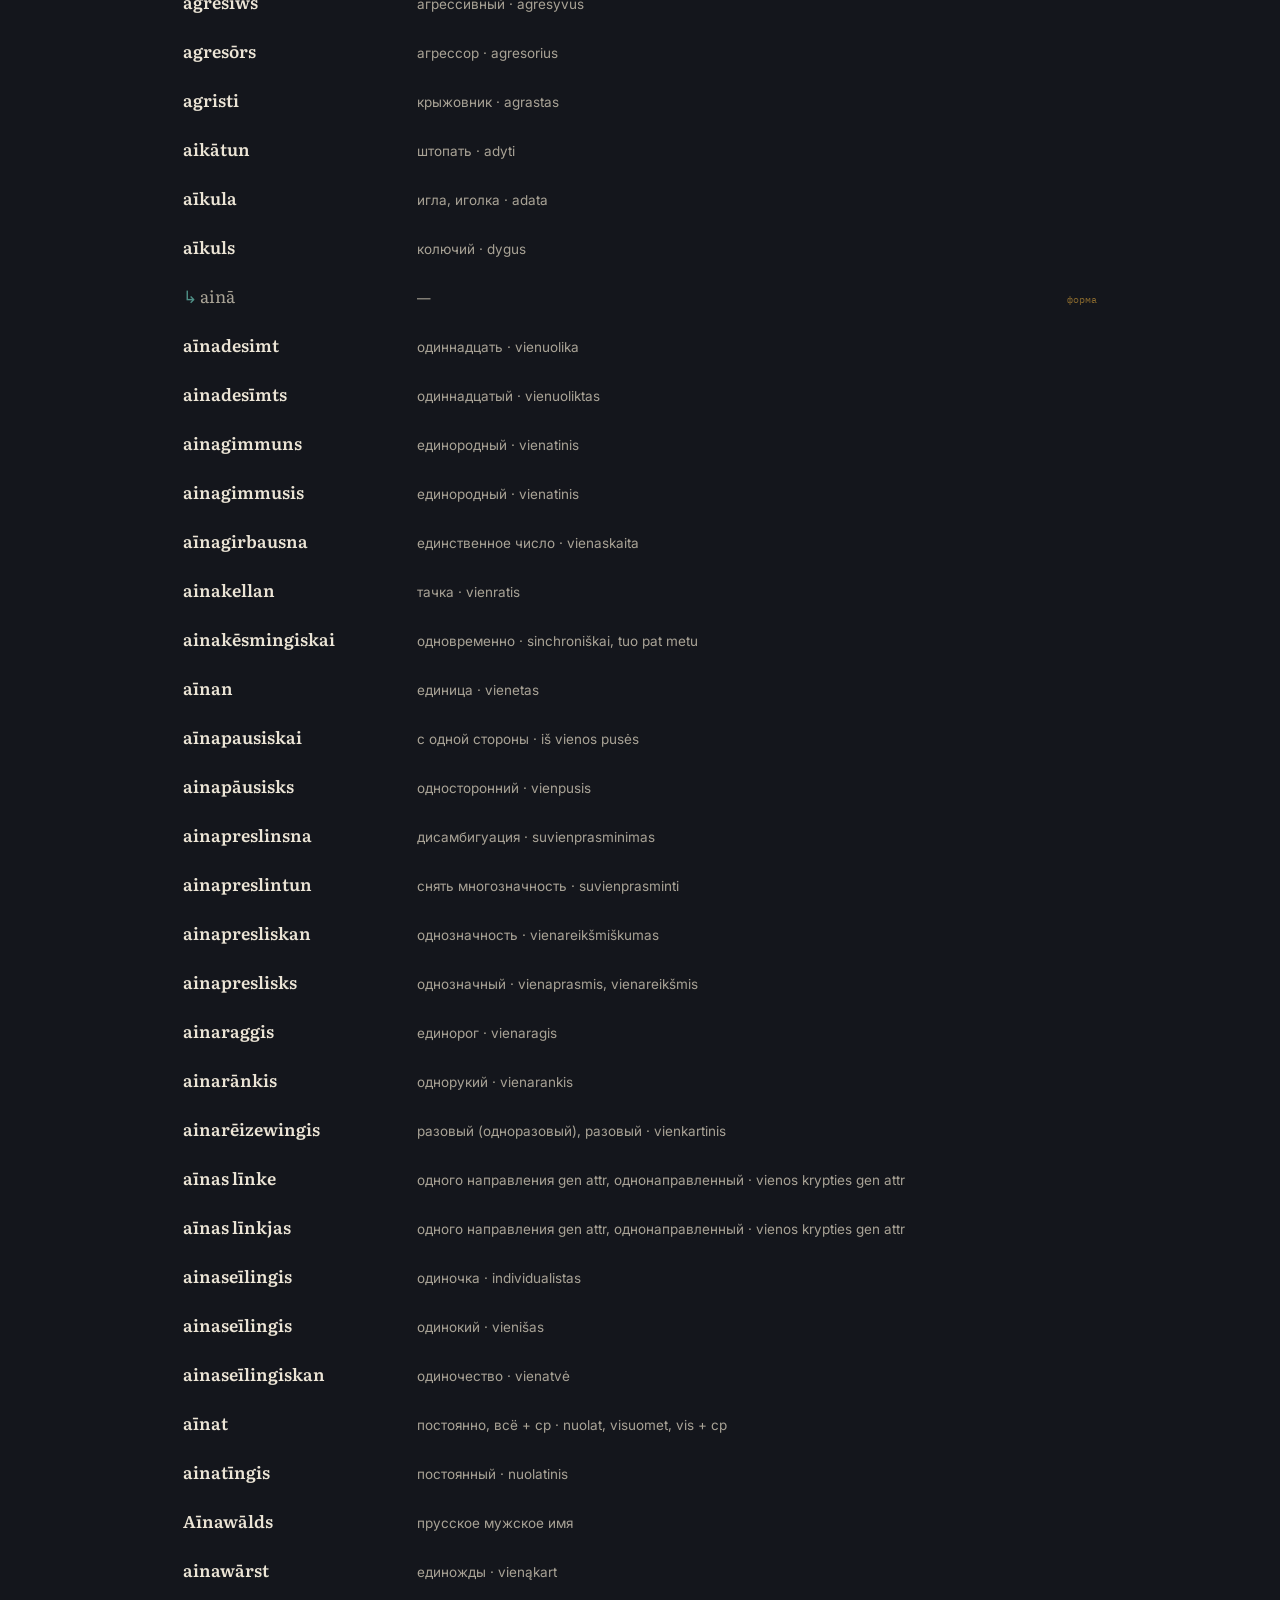
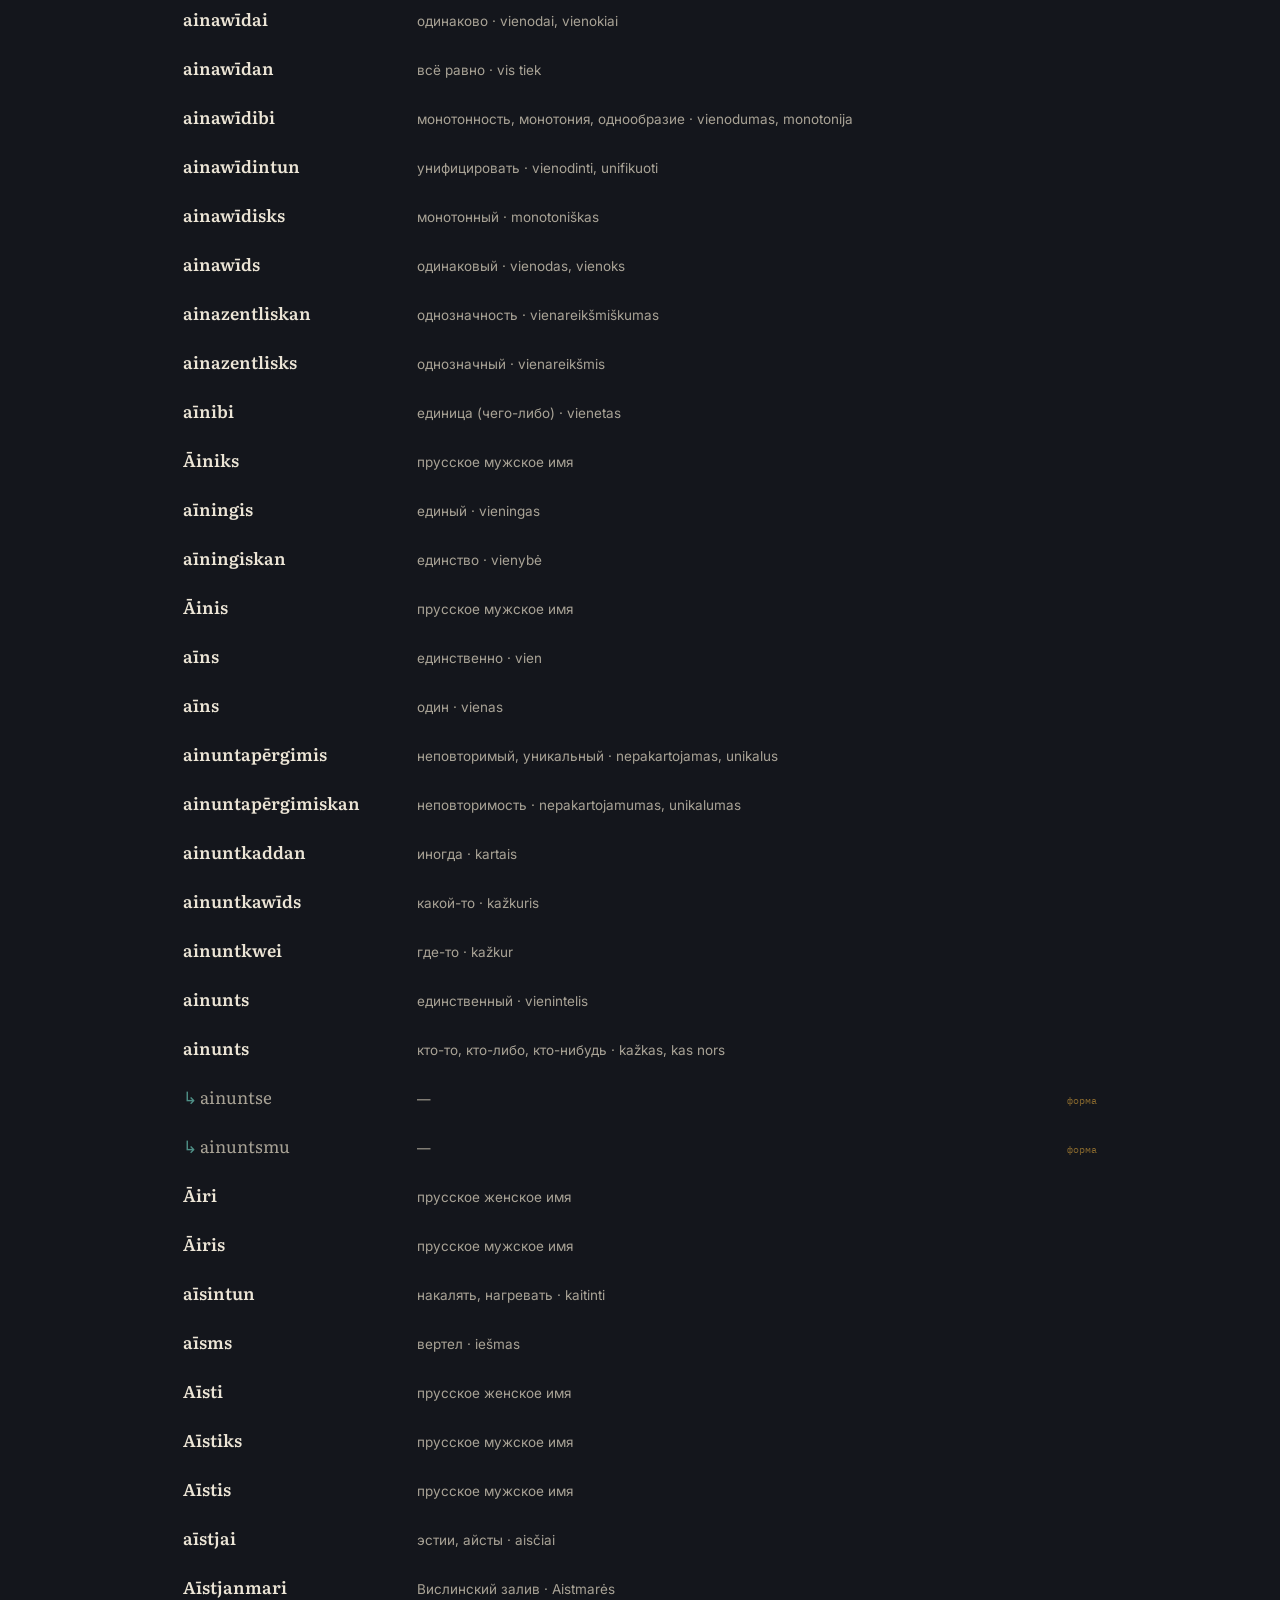
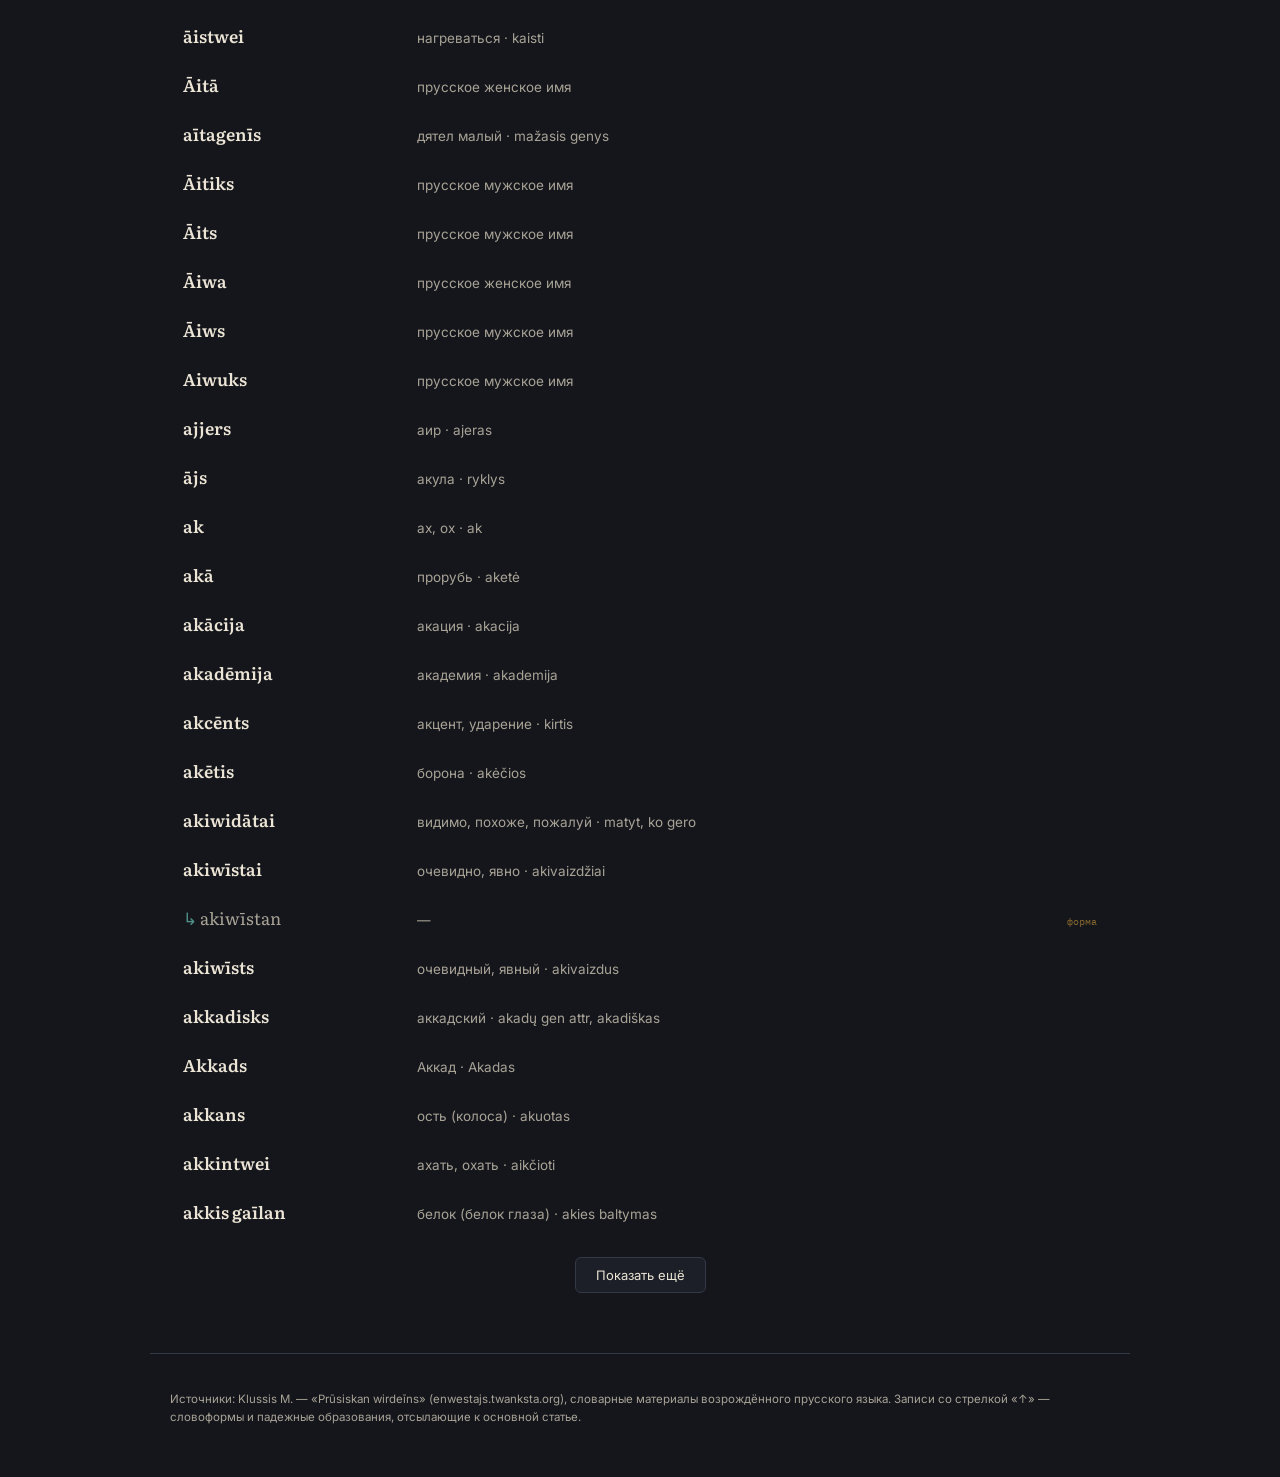
==== commit 64e4d510: "Add files via upload" ====
--- a/index.html
+++ b/index.html
@@ -4,7 +4,7 @@
 <meta charset="UTF-8">
 <meta name="viewport" content="width=device-width, initial-scale=1.0">
 <title>Prūsiskan Wirdeīns · Словарь прусского языка</title>
-<meta name="description" content="Полный словарь прусского языка: 10 832 статьи, словоформы и склонения, переводы на русский, литовский, латышский, немецкий, английский, польский.">
+<meta name="description" content="Полный словарь прусского языка: 12 991 статья, словоформы и склонения, переводы на русский, литовский, латышский, немецкий, английский, польский.">
 <link rel="preconnect" href="https://fonts.googleapis.com">
 <link rel="preconnect" href="https://fonts.gstatic.com" crossorigin>
 <link href="https://fonts.googleapis.com/css2?family=Literata:opsz,wght@7..72,400;7..72,500;7..72,600;7..72,700&family=IBM+Plex+Mono:wght@400;500&family=Inter:wght@400;500;600&display=swap" rel="stylesheet">
@@ -18,7 +18,7 @@
       <span class="brand-mark" aria-hidden="true">◈</span>
       <div class="brand-text">
         <h1>Prūsiskan Wirdeīns</h1>
-        <p>Словарь прусского языка · <span id="totalCount">10 832</span> статей</p>
+        <p>Словарь прусского языка · <span id="totalCount">12 991</span> статей</p>
       </div>
     </div>
     <div class="search-wrap">
